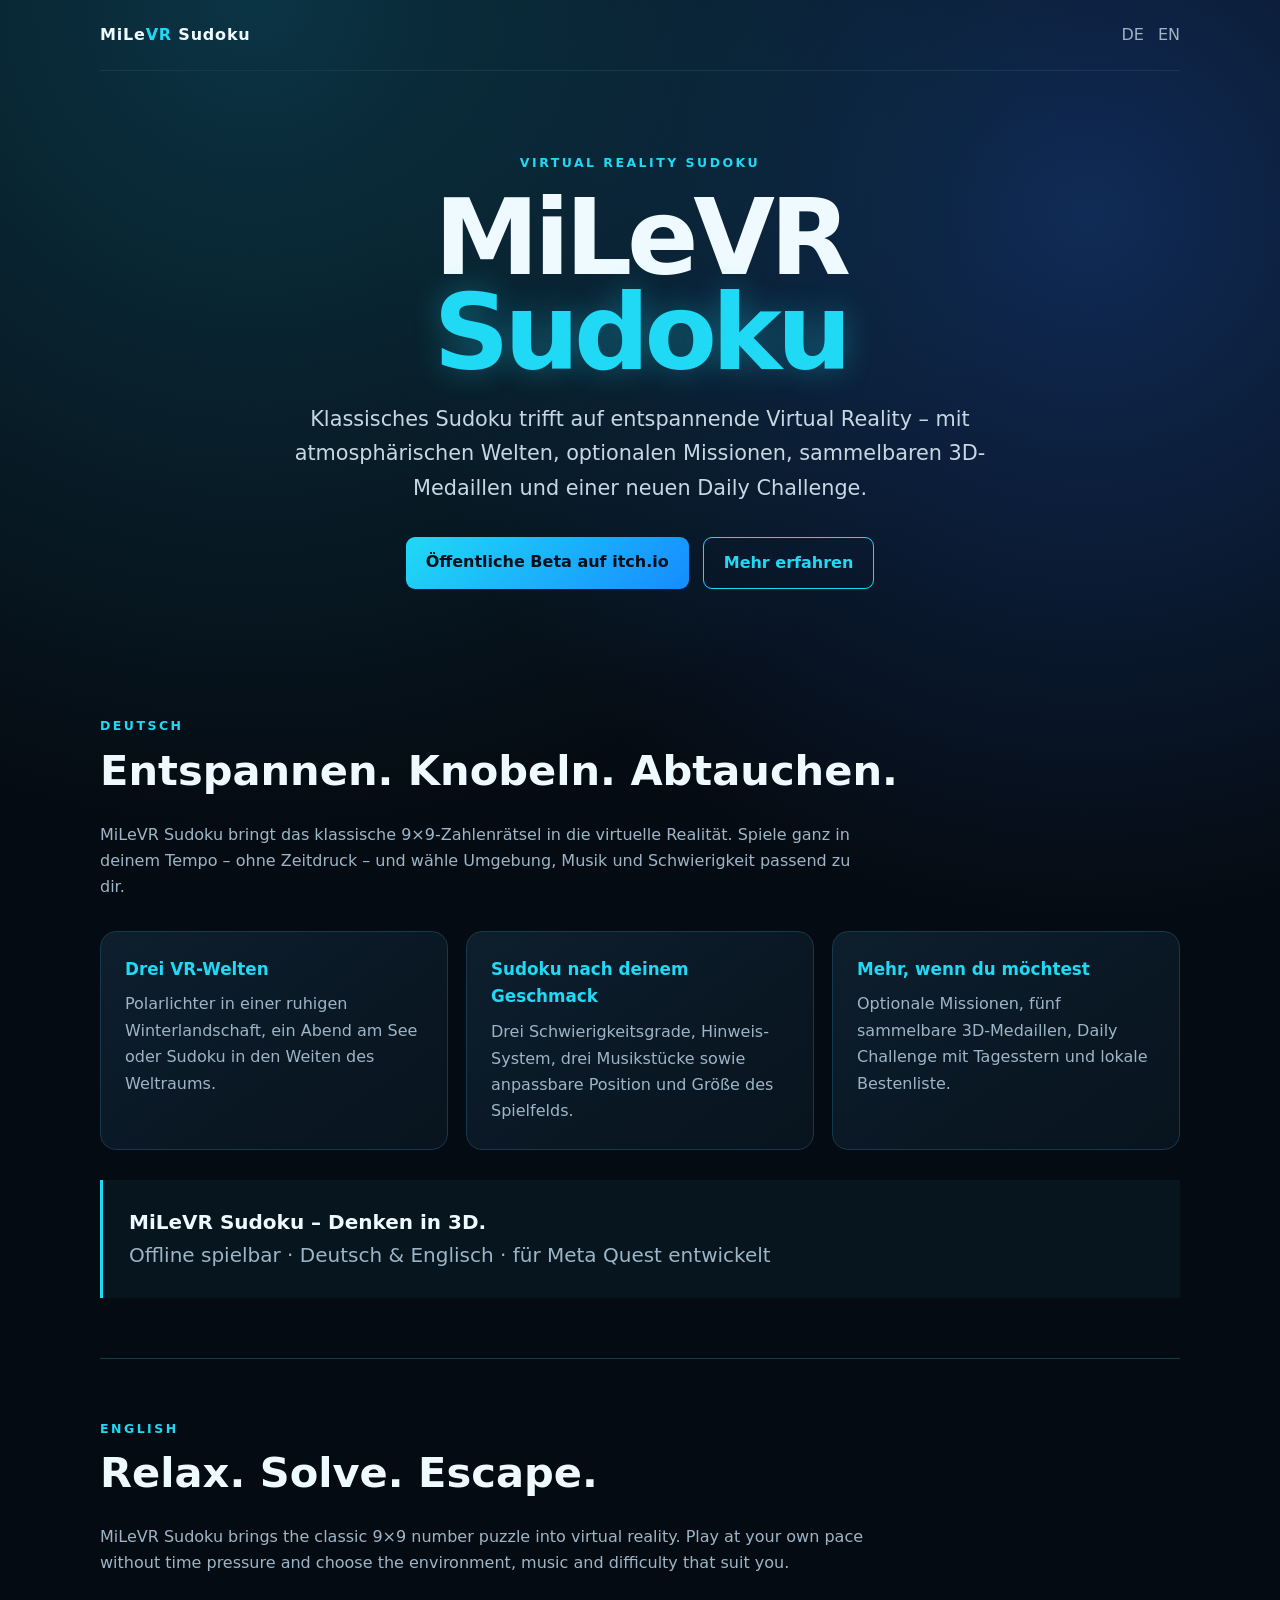
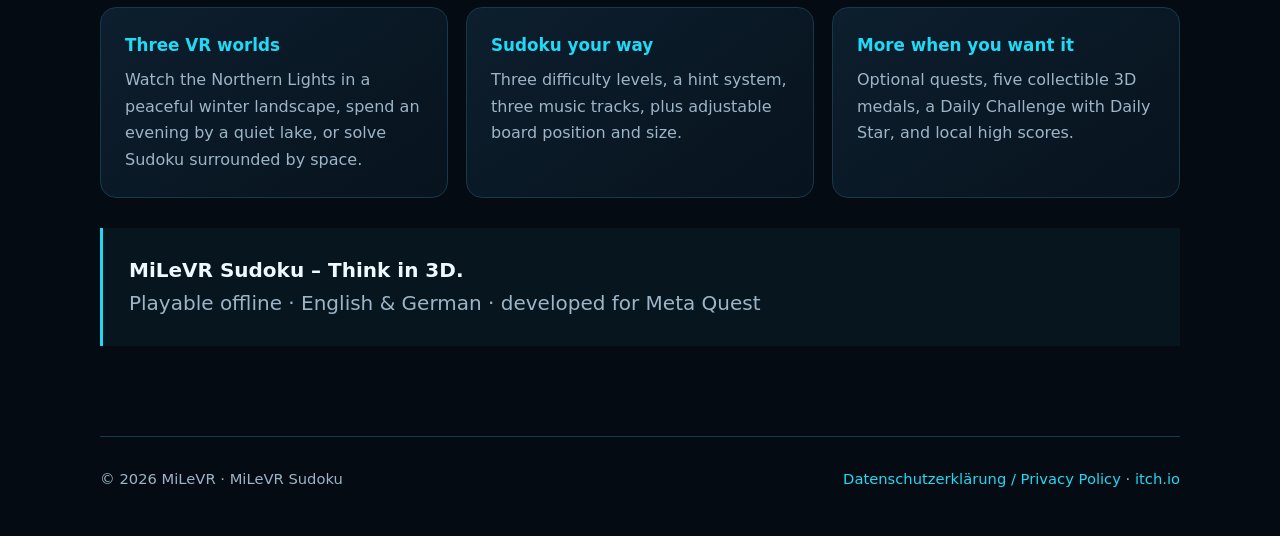
==== index.html @ 553ef2be "Add files via upload" ====
<!doctype html><html lang="de"><head><meta charset="utf-8"><meta name="viewport" content="width=device-width,initial-scale=1"><meta name="description" content="MiLeVR Sudoku – klassisches Sudoku in entspannender Virtual Reality für Meta Quest."><meta name="theme-color" content="#071018"><title>MiLeVR Sudoku – Denken in 3D</title><style>
:root{--bg:#050b12;--panel:#0e2030;--text:#eefaff;--muted:#9db5c6;--cyan:#20d9f5;--blue:#168cff;--line:#18384b}*{box-sizing:border-box}html{scroll-behavior:smooth}body{margin:0;font-family:system-ui,-apple-system,"Segoe UI",Roboto,Arial,sans-serif;background:radial-gradient(circle at 20% 0%,#0b3444 0,transparent 35%),radial-gradient(circle at 85% 10%,#102b56 0,transparent 32%),var(--bg);color:var(--text);line-height:1.65}a{color:var(--cyan);text-decoration:none}a:hover{text-decoration:underline}.wrap{width:min(1080px,calc(100% - 40px));margin:auto}nav{display:flex;justify-content:space-between;align-items:center;padding:22px 0;border-bottom:1px solid #18384b}.brand{font-weight:800;letter-spacing:.05em}.brand span{color:var(--cyan)}.lang a{margin-left:14px;color:var(--muted)}.hero{min-height:65vh;display:grid;place-items:center;text-align:center;padding:80px 0 65px}.eyebrow{color:var(--cyan);text-transform:uppercase;letter-spacing:.2em;font-size:.78rem;font-weight:700}h1{font-size:clamp(3rem,9vw,6.6rem);line-height:.9;margin:16px 0 22px;letter-spacing:-.05em}h1 span{display:block;color:var(--cyan);text-shadow:0 0 30px #20d9f555}.lead{max-width:760px;margin:auto;color:#c6d8e4;font-size:clamp(1.05rem,2vw,1.3rem)}.buttons{display:flex;gap:14px;justify-content:center;flex-wrap:wrap;margin-top:32px}.btn{display:inline-block;padding:12px 20px;border-radius:9px;border:1px solid var(--cyan);font-weight:700}.btn.primary{background:linear-gradient(135deg,var(--cyan),var(--blue));color:#001018;border:0}section{padding:60px 0}h2{font-size:clamp(1.8rem,4vw,2.6rem);margin:0 0 12px}.intro{color:var(--muted);max-width:780px;margin-bottom:30px}.grid{display:grid;grid-template-columns:repeat(3,1fr);gap:18px}.card{background:linear-gradient(145deg,#0e2030e8,#08141ee8);border:1px solid var(--line);border-radius:16px;padding:24px}.card h3{margin:0 0 8px;color:var(--cyan);font-size:1.05rem}.card p{margin:0;color:var(--muted)}.quote{margin-top:30px;padding:26px;border-left:3px solid var(--cyan);background:#20d9f50d;font-size:1.25rem}.en{border-top:1px solid var(--line)}footer{margin-top:30px;border-top:1px solid var(--line);padding:30px 0 45px;color:var(--muted);font-size:.92rem;display:flex;justify-content:space-between;gap:20px;flex-wrap:wrap}@media(max-width:760px){.grid{grid-template-columns:1fr}.hero{padding:60px 0}.wrap{width:min(100% - 28px,1080px)}}</style></head><body><div class="wrap">
<nav><div class="brand">MiLe<span>VR</span> Sudoku</div><div class="lang"><a href="#de">DE</a><a href="#en">EN</a></div></nav>
<header class="hero"><div><div class="eyebrow">Virtual Reality Sudoku</div><h1>MiLeVR <span>Sudoku</span></h1><p class="lead">Klassisches Sudoku trifft auf entspannende Virtual Reality – mit atmosphärischen Welten, optionalen Missionen, sammelbaren 3D-Medaillen und einer neuen Daily Challenge.</p><div class="buttons"><a class="btn primary" href="https://milevr69.itch.io/milevr-sudoku">Öffentliche Beta auf itch.io</a><a class="btn" href="#de">Mehr erfahren</a></div></div></header>
<main><section id="de"><div class="eyebrow">Deutsch</div><h2>Entspannen. Knobeln. Abtauchen.</h2><p class="intro">MiLeVR Sudoku bringt das klassische 9×9-Zahlenrätsel in die virtuelle Realität. Spiele ganz in deinem Tempo – ohne Zeitdruck – und wähle Umgebung, Musik und Schwierigkeit passend zu dir.</p><div class="grid"><article class="card"><h3>Drei VR-Welten</h3><p>Polarlichter in einer ruhigen Winterlandschaft, ein Abend am See oder Sudoku in den Weiten des Weltraums.</p></article><article class="card"><h3>Sudoku nach deinem Geschmack</h3><p>Drei Schwierigkeitsgrade, Hinweis-System, drei Musikstücke sowie anpassbare Position und Größe des Spielfelds.</p></article><article class="card"><h3>Mehr, wenn du möchtest</h3><p>Optionale Missionen, fünf sammelbare 3D-Medaillen, Daily Challenge mit Tagesstern und lokale Bestenliste.</p></article></div><div class="quote"><strong>MiLeVR Sudoku – Denken in 3D.</strong><br><span style="color:var(--muted)">Offline spielbar · Deutsch &amp; Englisch · für Meta Quest entwickelt</span></div></section>
<section id="en" class="en"><div class="eyebrow">English</div><h2>Relax. Solve. Escape.</h2><p class="intro">MiLeVR Sudoku brings the classic 9×9 number puzzle into virtual reality. Play at your own pace without time pressure and choose the environment, music and difficulty that suit you.</p><div class="grid"><article class="card"><h3>Three VR worlds</h3><p>Watch the Northern Lights in a peaceful winter landscape, spend an evening by a quiet lake, or solve Sudoku surrounded by space.</p></article><article class="card"><h3>Sudoku your way</h3><p>Three difficulty levels, a hint system, three music tracks, plus adjustable board position and size.</p></article><article class="card"><h3>More when you want it</h3><p>Optional quests, five collectible 3D medals, a Daily Challenge with Daily Star, and local high scores.</p></article></div><div class="quote"><strong>MiLeVR Sudoku – Think in 3D.</strong><br><span style="color:var(--muted)">Playable offline · English &amp; German · developed for Meta Quest</span></div></section></main>
<footer><div>© 2026 MiLeVR · MiLeVR Sudoku</div><div><a href="privacy-policy.html">Datenschutzerklärung / Privacy Policy</a> · <a href="https://milevr69.itch.io/milevr-sudoku">itch.io</a></div></footer></div></body></html>
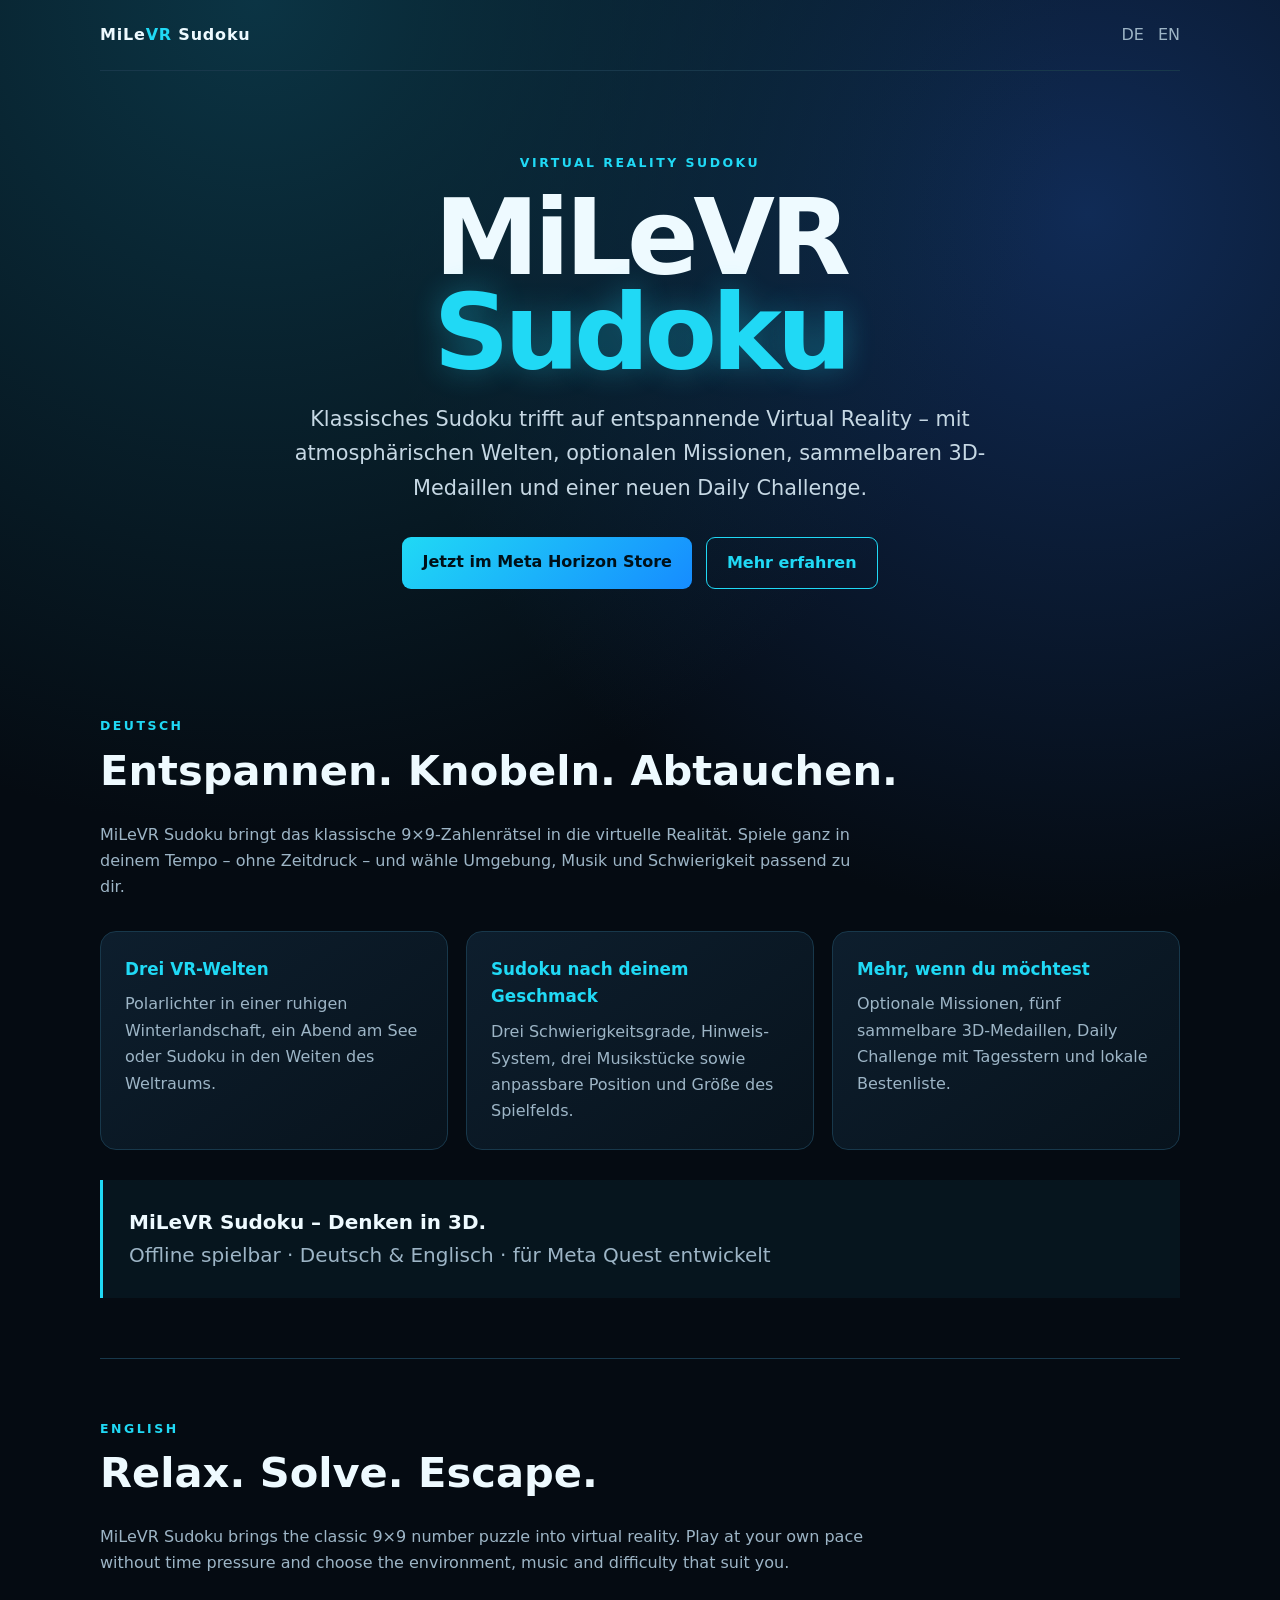
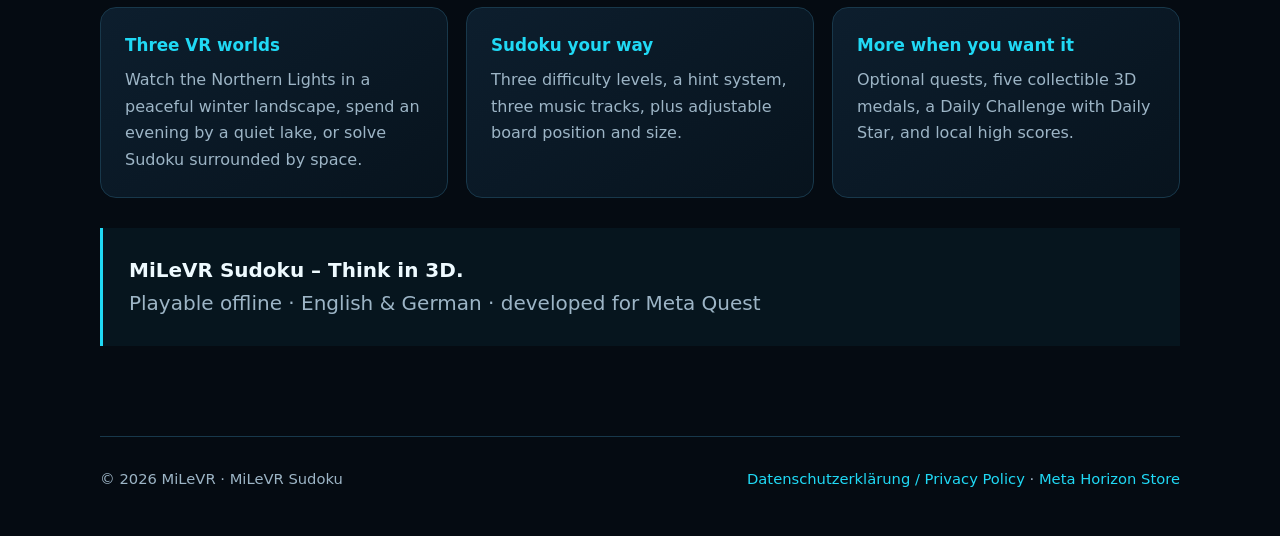
==== commit 13734491: "Add files via upload" ====
--- a/index.html
+++ b/index.html
@@ -1,7 +1,7 @@
 <!doctype html><html lang="de"><head><meta charset="utf-8"><meta name="viewport" content="width=device-width,initial-scale=1"><meta name="description" content="MiLeVR Sudoku – klassisches Sudoku in entspannender Virtual Reality für Meta Quest."><meta name="theme-color" content="#071018"><title>MiLeVR Sudoku – Denken in 3D</title><style>
 :root{--bg:#050b12;--panel:#0e2030;--text:#eefaff;--muted:#9db5c6;--cyan:#20d9f5;--blue:#168cff;--line:#18384b}*{box-sizing:border-box}html{scroll-behavior:smooth}body{margin:0;font-family:system-ui,-apple-system,"Segoe UI",Roboto,Arial,sans-serif;background:radial-gradient(circle at 20% 0%,#0b3444 0,transparent 35%),radial-gradient(circle at 85% 10%,#102b56 0,transparent 32%),var(--bg);color:var(--text);line-height:1.65}a{color:var(--cyan);text-decoration:none}a:hover{text-decoration:underline}.wrap{width:min(1080px,calc(100% - 40px));margin:auto}nav{display:flex;justify-content:space-between;align-items:center;padding:22px 0;border-bottom:1px solid #18384b}.brand{font-weight:800;letter-spacing:.05em}.brand span{color:var(--cyan)}.lang a{margin-left:14px;color:var(--muted)}.hero{min-height:65vh;display:grid;place-items:center;text-align:center;padding:80px 0 65px}.eyebrow{color:var(--cyan);text-transform:uppercase;letter-spacing:.2em;font-size:.78rem;font-weight:700}h1{font-size:clamp(3rem,9vw,6.6rem);line-height:.9;margin:16px 0 22px;letter-spacing:-.05em}h1 span{display:block;color:var(--cyan);text-shadow:0 0 30px #20d9f555}.lead{max-width:760px;margin:auto;color:#c6d8e4;font-size:clamp(1.05rem,2vw,1.3rem)}.buttons{display:flex;gap:14px;justify-content:center;flex-wrap:wrap;margin-top:32px}.btn{display:inline-block;padding:12px 20px;border-radius:9px;border:1px solid var(--cyan);font-weight:700}.btn.primary{background:linear-gradient(135deg,var(--cyan),var(--blue));color:#001018;border:0}section{padding:60px 0}h2{font-size:clamp(1.8rem,4vw,2.6rem);margin:0 0 12px}.intro{color:var(--muted);max-width:780px;margin-bottom:30px}.grid{display:grid;grid-template-columns:repeat(3,1fr);gap:18px}.card{background:linear-gradient(145deg,#0e2030e8,#08141ee8);border:1px solid var(--line);border-radius:16px;padding:24px}.card h3{margin:0 0 8px;color:var(--cyan);font-size:1.05rem}.card p{margin:0;color:var(--muted)}.quote{margin-top:30px;padding:26px;border-left:3px solid var(--cyan);background:#20d9f50d;font-size:1.25rem}.en{border-top:1px solid var(--line)}footer{margin-top:30px;border-top:1px solid var(--line);padding:30px 0 45px;color:var(--muted);font-size:.92rem;display:flex;justify-content:space-between;gap:20px;flex-wrap:wrap}@media(max-width:760px){.grid{grid-template-columns:1fr}.hero{padding:60px 0}.wrap{width:min(100% - 28px,1080px)}}</style></head><body><div class="wrap">
 <nav><div class="brand">MiLe<span>VR</span> Sudoku</div><div class="lang"><a href="#de">DE</a><a href="#en">EN</a></div></nav>
-<header class="hero"><div><div class="eyebrow">Virtual Reality Sudoku</div><h1>MiLeVR <span>Sudoku</span></h1><p class="lead">Klassisches Sudoku trifft auf entspannende Virtual Reality – mit atmosphärischen Welten, optionalen Missionen, sammelbaren 3D-Medaillen und einer neuen Daily Challenge.</p><div class="buttons"><a class="btn primary" href="https://milevr69.itch.io/milevr-sudoku">Öffentliche Beta auf itch.io</a><a class="btn" href="#de">Mehr erfahren</a></div></div></header>
+<header class="hero"><div><div class="eyebrow">Virtual Reality Sudoku</div><h1>MiLeVR <span>Sudoku</span></h1><p class="lead">Klassisches Sudoku trifft auf entspannende Virtual Reality – mit atmosphärischen Welten, optionalen Missionen, sammelbaren 3D-Medaillen und einer neuen Daily Challenge.</p><div class="buttons"><a class="btn primary" href="https://www.meta.com/experiences/1313400305193617/">Jetzt im Meta Horizon Store</a><a class="btn" href="#de">Mehr erfahren</a></div></div></header>
 <main><section id="de"><div class="eyebrow">Deutsch</div><h2>Entspannen. Knobeln. Abtauchen.</h2><p class="intro">MiLeVR Sudoku bringt das klassische 9×9-Zahlenrätsel in die virtuelle Realität. Spiele ganz in deinem Tempo – ohne Zeitdruck – und wähle Umgebung, Musik und Schwierigkeit passend zu dir.</p><div class="grid"><article class="card"><h3>Drei VR-Welten</h3><p>Polarlichter in einer ruhigen Winterlandschaft, ein Abend am See oder Sudoku in den Weiten des Weltraums.</p></article><article class="card"><h3>Sudoku nach deinem Geschmack</h3><p>Drei Schwierigkeitsgrade, Hinweis-System, drei Musikstücke sowie anpassbare Position und Größe des Spielfelds.</p></article><article class="card"><h3>Mehr, wenn du möchtest</h3><p>Optionale Missionen, fünf sammelbare 3D-Medaillen, Daily Challenge mit Tagesstern und lokale Bestenliste.</p></article></div><div class="quote"><strong>MiLeVR Sudoku – Denken in 3D.</strong><br><span style="color:var(--muted)">Offline spielbar · Deutsch &amp; Englisch · für Meta Quest entwickelt</span></div></section>
 <section id="en" class="en"><div class="eyebrow">English</div><h2>Relax. Solve. Escape.</h2><p class="intro">MiLeVR Sudoku brings the classic 9×9 number puzzle into virtual reality. Play at your own pace without time pressure and choose the environment, music and difficulty that suit you.</p><div class="grid"><article class="card"><h3>Three VR worlds</h3><p>Watch the Northern Lights in a peaceful winter landscape, spend an evening by a quiet lake, or solve Sudoku surrounded by space.</p></article><article class="card"><h3>Sudoku your way</h3><p>Three difficulty levels, a hint system, three music tracks, plus adjustable board position and size.</p></article><article class="card"><h3>More when you want it</h3><p>Optional quests, five collectible 3D medals, a Daily Challenge with Daily Star, and local high scores.</p></article></div><div class="quote"><strong>MiLeVR Sudoku – Think in 3D.</strong><br><span style="color:var(--muted)">Playable offline · English &amp; German · developed for Meta Quest</span></div></section></main>
-<footer><div>© 2026 MiLeVR · MiLeVR Sudoku</div><div><a href="privacy-policy.html">Datenschutzerklärung / Privacy Policy</a> · <a href="https://milevr69.itch.io/milevr-sudoku">itch.io</a></div></footer></div></body></html>+<footer><div>© 2026 MiLeVR · MiLeVR Sudoku</div><div><a href="privacy-policy.html">Datenschutzerklärung / Privacy Policy</a> · <a href="https://www.meta.com/experiences/1313400305193617/">Meta Horizon Store</a></div></footer></div></body></html>
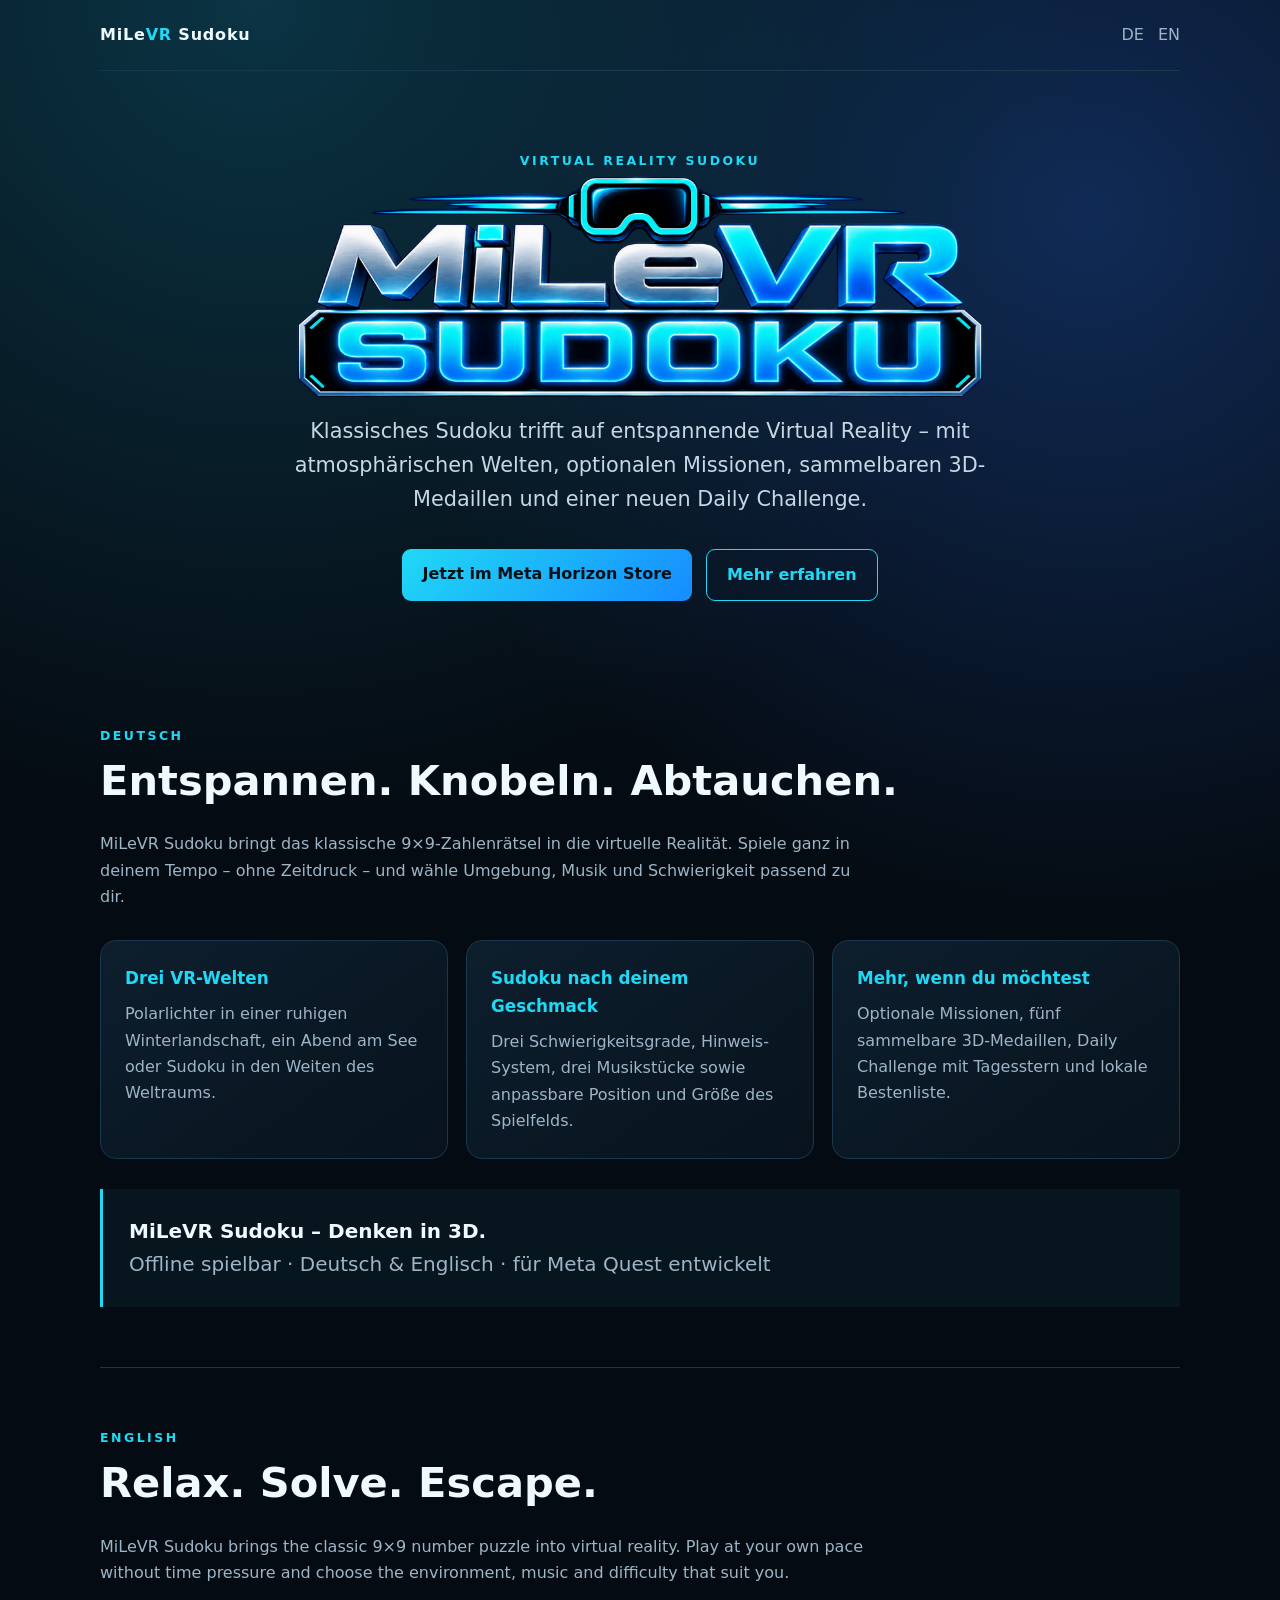
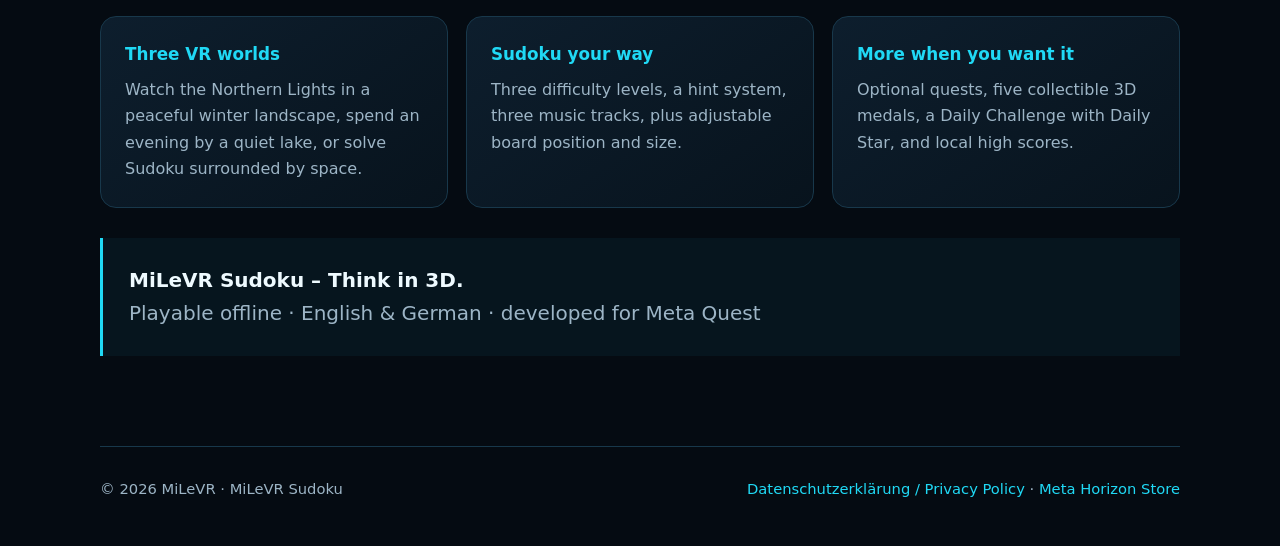
==== commit 0006822c: "Add files via upload" ====
--- a/index.html
+++ b/index.html
@@ -1,7 +1,10 @@
 <!doctype html><html lang="de"><head><meta charset="utf-8"><meta name="viewport" content="width=device-width,initial-scale=1"><meta name="description" content="MiLeVR Sudoku – klassisches Sudoku in entspannender Virtual Reality für Meta Quest."><meta name="theme-color" content="#071018"><title>MiLeVR Sudoku – Denken in 3D</title><style>
 :root{--bg:#050b12;--panel:#0e2030;--text:#eefaff;--muted:#9db5c6;--cyan:#20d9f5;--blue:#168cff;--line:#18384b}*{box-sizing:border-box}html{scroll-behavior:smooth}body{margin:0;font-family:system-ui,-apple-system,"Segoe UI",Roboto,Arial,sans-serif;background:radial-gradient(circle at 20% 0%,#0b3444 0,transparent 35%),radial-gradient(circle at 85% 10%,#102b56 0,transparent 32%),var(--bg);color:var(--text);line-height:1.65}a{color:var(--cyan);text-decoration:none}a:hover{text-decoration:underline}.wrap{width:min(1080px,calc(100% - 40px));margin:auto}nav{display:flex;justify-content:space-between;align-items:center;padding:22px 0;border-bottom:1px solid #18384b}.brand{font-weight:800;letter-spacing:.05em}.brand span{color:var(--cyan)}.lang a{margin-left:14px;color:var(--muted)}.hero{min-height:65vh;display:grid;place-items:center;text-align:center;padding:80px 0 65px}.eyebrow{color:var(--cyan);text-transform:uppercase;letter-spacing:.2em;font-size:.78rem;font-weight:700}h1{font-size:clamp(3rem,9vw,6.6rem);line-height:.9;margin:16px 0 22px;letter-spacing:-.05em}h1 span{display:block;color:var(--cyan);text-shadow:0 0 30px #20d9f555}.lead{max-width:760px;margin:auto;color:#c6d8e4;font-size:clamp(1.05rem,2vw,1.3rem)}.buttons{display:flex;gap:14px;justify-content:center;flex-wrap:wrap;margin-top:32px}.btn{display:inline-block;padding:12px 20px;border-radius:9px;border:1px solid var(--cyan);font-weight:700}.btn.primary{background:linear-gradient(135deg,var(--cyan),var(--blue));color:#001018;border:0}section{padding:60px 0}h2{font-size:clamp(1.8rem,4vw,2.6rem);margin:0 0 12px}.intro{color:var(--muted);max-width:780px;margin-bottom:30px}.grid{display:grid;grid-template-columns:repeat(3,1fr);gap:18px}.card{background:linear-gradient(145deg,#0e2030e8,#08141ee8);border:1px solid var(--line);border-radius:16px;padding:24px}.card h3{margin:0 0 8px;color:var(--cyan);font-size:1.05rem}.card p{margin:0;color:var(--muted)}.quote{margin-top:30px;padding:26px;border-left:3px solid var(--cyan);background:#20d9f50d;font-size:1.25rem}.en{border-top:1px solid var(--line)}footer{margin-top:30px;border-top:1px solid var(--line);padding:30px 0 45px;color:var(--muted);font-size:.92rem;display:flex;justify-content:space-between;gap:20px;flex-wrap:wrap}@media(max-width:760px){.grid{grid-template-columns:1fr}.hero{padding:60px 0}.wrap{width:min(100% - 28px,1080px)}}</style></head><body><div class="wrap">
 <nav><div class="brand">MiLe<span>VR</span> Sudoku</div><div class="lang"><a href="#de">DE</a><a href="#en">EN</a></div></nav>
-<header class="hero"><div><div class="eyebrow">Virtual Reality Sudoku</div><h1>MiLeVR <span>Sudoku</span></h1><p class="lead">Klassisches Sudoku trifft auf entspannende Virtual Reality – mit atmosphärischen Welten, optionalen Missionen, sammelbaren 3D-Medaillen und einer neuen Daily Challenge.</p><div class="buttons"><a class="btn primary" href="https://www.meta.com/experiences/1313400305193617/">Jetzt im Meta Horizon Store</a><a class="btn" href="#de">Mehr erfahren</a></div></div></header>
+<header class="hero"><div><div class="eyebrow">Virtual Reality Sudoku</div>
+    <center><img src="logo.png" width="700"></center>
+    
+    <p class="lead">Klassisches Sudoku trifft auf entspannende Virtual Reality – mit atmosphärischen Welten, optionalen Missionen, sammelbaren 3D-Medaillen und einer neuen Daily Challenge.</p><div class="buttons"><a class="btn primary" href="https://www.meta.com/experiences/1313400305193617/">Jetzt im Meta Horizon Store</a><a class="btn" href="#de">Mehr erfahren</a></div></div></header>
 <main><section id="de"><div class="eyebrow">Deutsch</div><h2>Entspannen. Knobeln. Abtauchen.</h2><p class="intro">MiLeVR Sudoku bringt das klassische 9×9-Zahlenrätsel in die virtuelle Realität. Spiele ganz in deinem Tempo – ohne Zeitdruck – und wähle Umgebung, Musik und Schwierigkeit passend zu dir.</p><div class="grid"><article class="card"><h3>Drei VR-Welten</h3><p>Polarlichter in einer ruhigen Winterlandschaft, ein Abend am See oder Sudoku in den Weiten des Weltraums.</p></article><article class="card"><h3>Sudoku nach deinem Geschmack</h3><p>Drei Schwierigkeitsgrade, Hinweis-System, drei Musikstücke sowie anpassbare Position und Größe des Spielfelds.</p></article><article class="card"><h3>Mehr, wenn du möchtest</h3><p>Optionale Missionen, fünf sammelbare 3D-Medaillen, Daily Challenge mit Tagesstern und lokale Bestenliste.</p></article></div><div class="quote"><strong>MiLeVR Sudoku – Denken in 3D.</strong><br><span style="color:var(--muted)">Offline spielbar · Deutsch &amp; Englisch · für Meta Quest entwickelt</span></div></section>
 <section id="en" class="en"><div class="eyebrow">English</div><h2>Relax. Solve. Escape.</h2><p class="intro">MiLeVR Sudoku brings the classic 9×9 number puzzle into virtual reality. Play at your own pace without time pressure and choose the environment, music and difficulty that suit you.</p><div class="grid"><article class="card"><h3>Three VR worlds</h3><p>Watch the Northern Lights in a peaceful winter landscape, spend an evening by a quiet lake, or solve Sudoku surrounded by space.</p></article><article class="card"><h3>Sudoku your way</h3><p>Three difficulty levels, a hint system, three music tracks, plus adjustable board position and size.</p></article><article class="card"><h3>More when you want it</h3><p>Optional quests, five collectible 3D medals, a Daily Challenge with Daily Star, and local high scores.</p></article></div><div class="quote"><strong>MiLeVR Sudoku – Think in 3D.</strong><br><span style="color:var(--muted)">Playable offline · English &amp; German · developed for Meta Quest</span></div></section></main>
 <footer><div>© 2026 MiLeVR · MiLeVR Sudoku</div><div><a href="privacy-policy.html">Datenschutzerklärung / Privacy Policy</a> · <a href="https://www.meta.com/experiences/1313400305193617/">Meta Horizon Store</a></div></footer></div></body></html>
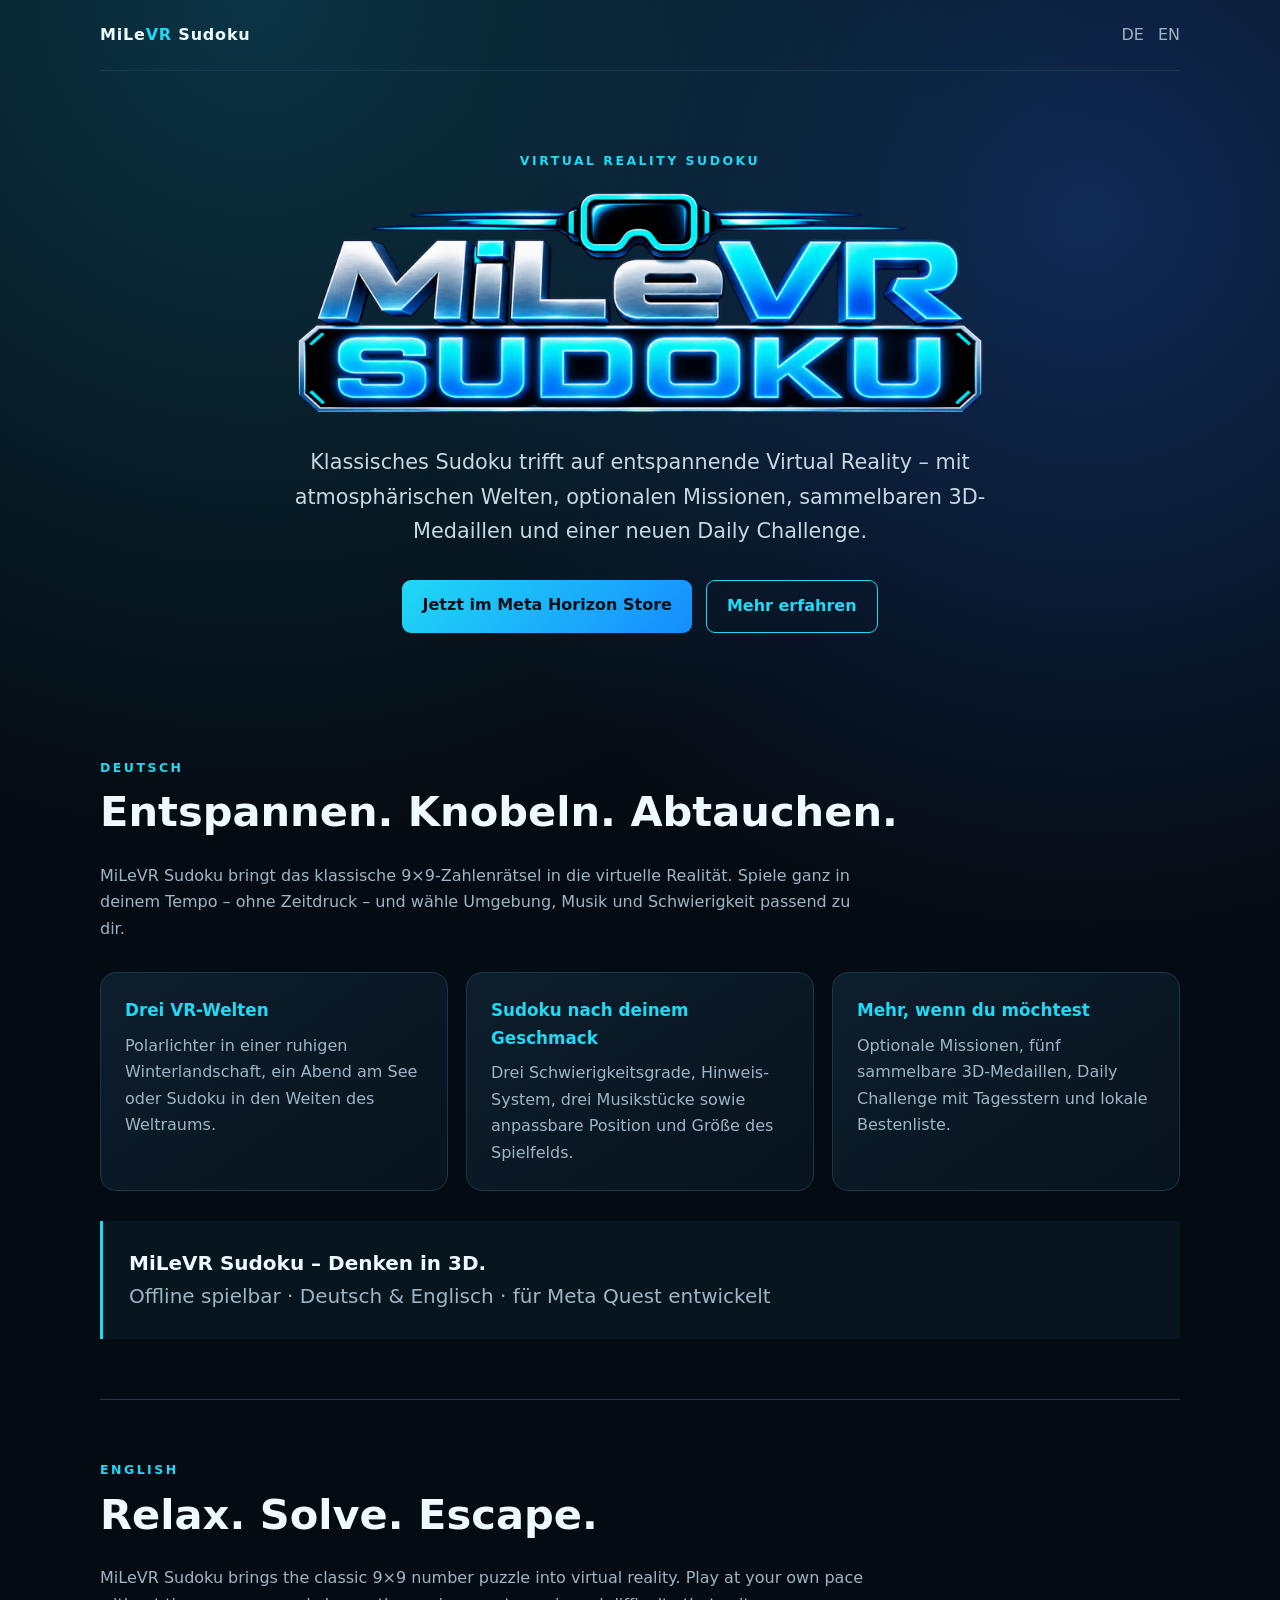
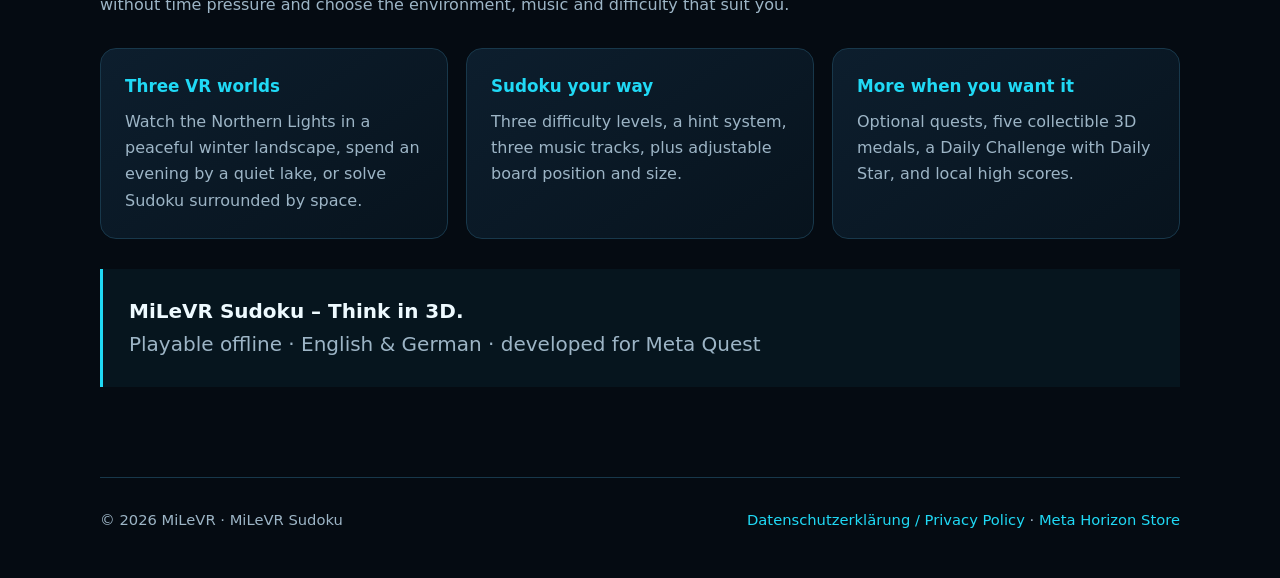
==== commit 07035c29: "Add files via upload" ====
--- a/index.html
+++ b/index.html
@@ -1,8 +1,8 @@
 <!doctype html><html lang="de"><head><meta charset="utf-8"><meta name="viewport" content="width=device-width,initial-scale=1"><meta name="description" content="MiLeVR Sudoku – klassisches Sudoku in entspannender Virtual Reality für Meta Quest."><meta name="theme-color" content="#071018"><title>MiLeVR Sudoku – Denken in 3D</title><style>
-:root{--bg:#050b12;--panel:#0e2030;--text:#eefaff;--muted:#9db5c6;--cyan:#20d9f5;--blue:#168cff;--line:#18384b}*{box-sizing:border-box}html{scroll-behavior:smooth}body{margin:0;font-family:system-ui,-apple-system,"Segoe UI",Roboto,Arial,sans-serif;background:radial-gradient(circle at 20% 0%,#0b3444 0,transparent 35%),radial-gradient(circle at 85% 10%,#102b56 0,transparent 32%),var(--bg);color:var(--text);line-height:1.65}a{color:var(--cyan);text-decoration:none}a:hover{text-decoration:underline}.wrap{width:min(1080px,calc(100% - 40px));margin:auto}nav{display:flex;justify-content:space-between;align-items:center;padding:22px 0;border-bottom:1px solid #18384b}.brand{font-weight:800;letter-spacing:.05em}.brand span{color:var(--cyan)}.lang a{margin-left:14px;color:var(--muted)}.hero{min-height:65vh;display:grid;place-items:center;text-align:center;padding:80px 0 65px}.eyebrow{color:var(--cyan);text-transform:uppercase;letter-spacing:.2em;font-size:.78rem;font-weight:700}h1{font-size:clamp(3rem,9vw,6.6rem);line-height:.9;margin:16px 0 22px;letter-spacing:-.05em}h1 span{display:block;color:var(--cyan);text-shadow:0 0 30px #20d9f555}.lead{max-width:760px;margin:auto;color:#c6d8e4;font-size:clamp(1.05rem,2vw,1.3rem)}.buttons{display:flex;gap:14px;justify-content:center;flex-wrap:wrap;margin-top:32px}.btn{display:inline-block;padding:12px 20px;border-radius:9px;border:1px solid var(--cyan);font-weight:700}.btn.primary{background:linear-gradient(135deg,var(--cyan),var(--blue));color:#001018;border:0}section{padding:60px 0}h2{font-size:clamp(1.8rem,4vw,2.6rem);margin:0 0 12px}.intro{color:var(--muted);max-width:780px;margin-bottom:30px}.grid{display:grid;grid-template-columns:repeat(3,1fr);gap:18px}.card{background:linear-gradient(145deg,#0e2030e8,#08141ee8);border:1px solid var(--line);border-radius:16px;padding:24px}.card h3{margin:0 0 8px;color:var(--cyan);font-size:1.05rem}.card p{margin:0;color:var(--muted)}.quote{margin-top:30px;padding:26px;border-left:3px solid var(--cyan);background:#20d9f50d;font-size:1.25rem}.en{border-top:1px solid var(--line)}footer{margin-top:30px;border-top:1px solid var(--line);padding:30px 0 45px;color:var(--muted);font-size:.92rem;display:flex;justify-content:space-between;gap:20px;flex-wrap:wrap}@media(max-width:760px){.grid{grid-template-columns:1fr}.hero{padding:60px 0}.wrap{width:min(100% - 28px,1080px)}}</style></head><body><div class="wrap">
+:root{--bg:#050b12;--panel:#0e2030;--text:#eefaff;--muted:#9db5c6;--cyan:#20d9f5;--blue:#168cff;--line:#18384b}*{box-sizing:border-box}html{scroll-behavior:smooth}body{margin:0;font-family:system-ui,-apple-system,"Segoe UI",Roboto,Arial,sans-serif;background:radial-gradient(circle at 20% 0%,#0b3444 0,transparent 35%),radial-gradient(circle at 85% 10%,#102b56 0,transparent 32%),var(--bg);color:var(--text);line-height:1.65}a{color:var(--cyan);text-decoration:none}a:hover{text-decoration:underline}.wrap{width:min(1080px,calc(100% - 40px));margin:auto}nav{display:flex;justify-content:space-between;align-items:center;padding:22px 0;border-bottom:1px solid #18384b}.brand{font-weight:800;letter-spacing:.05em}.brand span{color:var(--cyan)}.lang a{margin-left:14px;color:var(--muted)}.hero{min-height:65vh;display:grid;place-items:center;text-align:center;padding:80px 0 65px}.eyebrow{color:var(--cyan);text-transform:uppercase;letter-spacing:.2em;font-size:.78rem;font-weight:700}h1{font-size:clamp(3rem,9vw,6.6rem);line-height:.9;margin:16px 0 22px;letter-spacing:-.05em}h1 span{display:block;color:var(--cyan);text-shadow:0 0 30px #20d9f555}.lead{max-width:760px;margin:auto;color:#c6d8e4;font-size:clamp(1.05rem,2vw,1.3rem)}.buttons{display:flex;gap:14px;justify-content:center;flex-wrap:wrap;margin-top:32px}.btn{display:inline-block;padding:12px 20px;border-radius:9px;border:1px solid var(--cyan);font-weight:700}.btn.primary{background:linear-gradient(135deg,var(--cyan),var(--blue));color:#001018;border:0}section{padding:60px 0}h2{font-size:clamp(1.8rem,4vw,2.6rem);margin:0 0 12px}.intro{color:var(--muted);max-width:780px;margin-bottom:30px}.grid{display:grid;grid-template-columns:repeat(3,1fr);gap:18px}.card{background:linear-gradient(145deg,#0e2030e8,#08141ee8);border:1px solid var(--line);border-radius:16px;padding:24px}.card h3{margin:0 0 8px;color:var(--cyan);font-size:1.05rem}.card p{margin:0;color:var(--muted)}.quote{margin-top:30px;padding:26px;border-left:3px solid var(--cyan);background:#20d9f50d;font-size:1.25rem}.en{border-top:1px solid var(--line)}footer{margin-top:30px;border-top:1px solid var(--line);padding:30px 0 45px;color:var(--muted);font-size:.92rem;display:flex;justify-content:space-between;gap:20px;flex-wrap:wrap}@media(max-width:760px){.grid{grid-template-columns:1fr}.hero{padding:60px 0}.wrap{width:min(100% - 28px,1080px)}}.hero>div{width:100%;min-width:0}.hero-title{margin:16px 0 24px;line-height:1}.hero-logo{display:block;width:100%;max-width:700px;height:auto;margin-inline:auto}</style></head><body><div class="wrap">
 <nav><div class="brand">MiLe<span>VR</span> Sudoku</div><div class="lang"><a href="#de">DE</a><a href="#en">EN</a></div></nav>
 <header class="hero"><div><div class="eyebrow">Virtual Reality Sudoku</div>
-    <center><img src="logo.png" width="700"></center>
+    <h1 class="hero-title"><img class="hero-logo" src="logo.png" alt="MiLeVR Sudoku – Denken in 3D"></h1>
     
     <p class="lead">Klassisches Sudoku trifft auf entspannende Virtual Reality – mit atmosphärischen Welten, optionalen Missionen, sammelbaren 3D-Medaillen und einer neuen Daily Challenge.</p><div class="buttons"><a class="btn primary" href="https://www.meta.com/experiences/1313400305193617/">Jetzt im Meta Horizon Store</a><a class="btn" href="#de">Mehr erfahren</a></div></div></header>
 <main><section id="de"><div class="eyebrow">Deutsch</div><h2>Entspannen. Knobeln. Abtauchen.</h2><p class="intro">MiLeVR Sudoku bringt das klassische 9×9-Zahlenrätsel in die virtuelle Realität. Spiele ganz in deinem Tempo – ohne Zeitdruck – und wähle Umgebung, Musik und Schwierigkeit passend zu dir.</p><div class="grid"><article class="card"><h3>Drei VR-Welten</h3><p>Polarlichter in einer ruhigen Winterlandschaft, ein Abend am See oder Sudoku in den Weiten des Weltraums.</p></article><article class="card"><h3>Sudoku nach deinem Geschmack</h3><p>Drei Schwierigkeitsgrade, Hinweis-System, drei Musikstücke sowie anpassbare Position und Größe des Spielfelds.</p></article><article class="card"><h3>Mehr, wenn du möchtest</h3><p>Optionale Missionen, fünf sammelbare 3D-Medaillen, Daily Challenge mit Tagesstern und lokale Bestenliste.</p></article></div><div class="quote"><strong>MiLeVR Sudoku – Denken in 3D.</strong><br><span style="color:var(--muted)">Offline spielbar · Deutsch &amp; Englisch · für Meta Quest entwickelt</span></div></section>
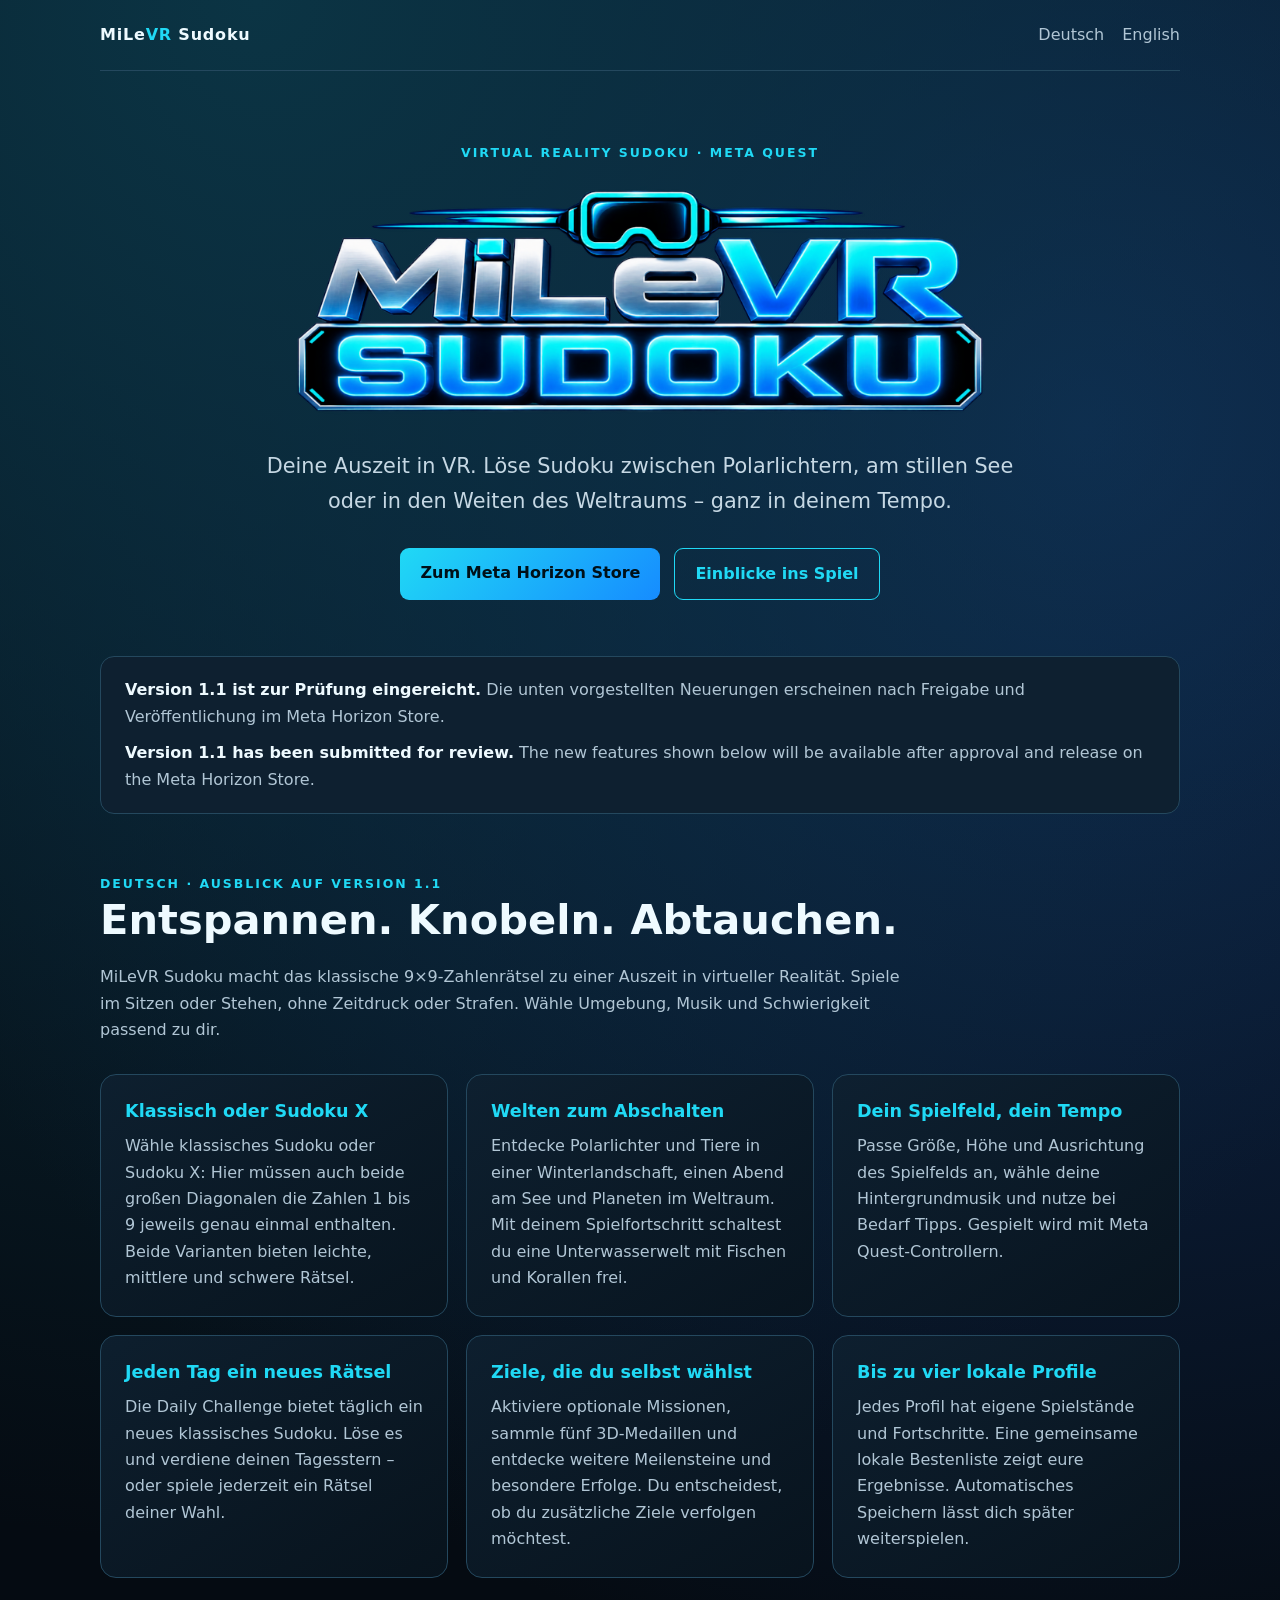
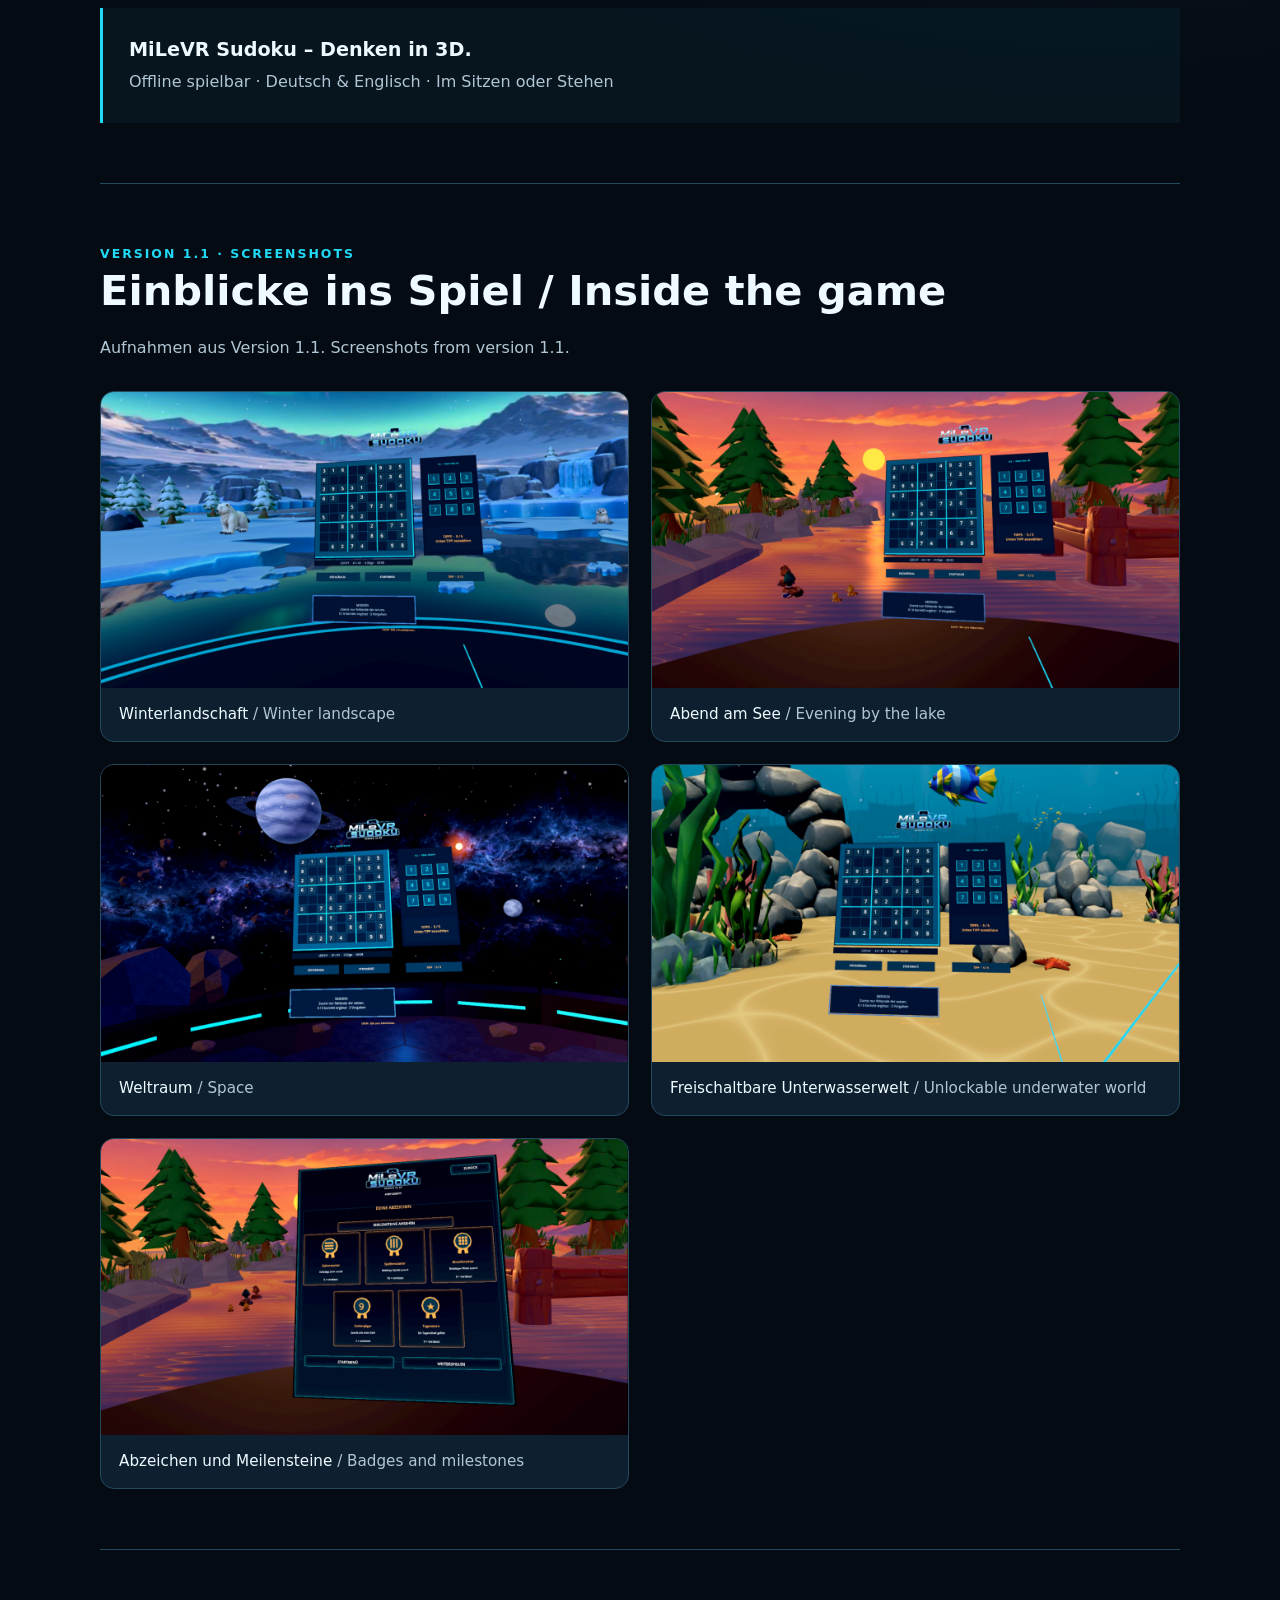
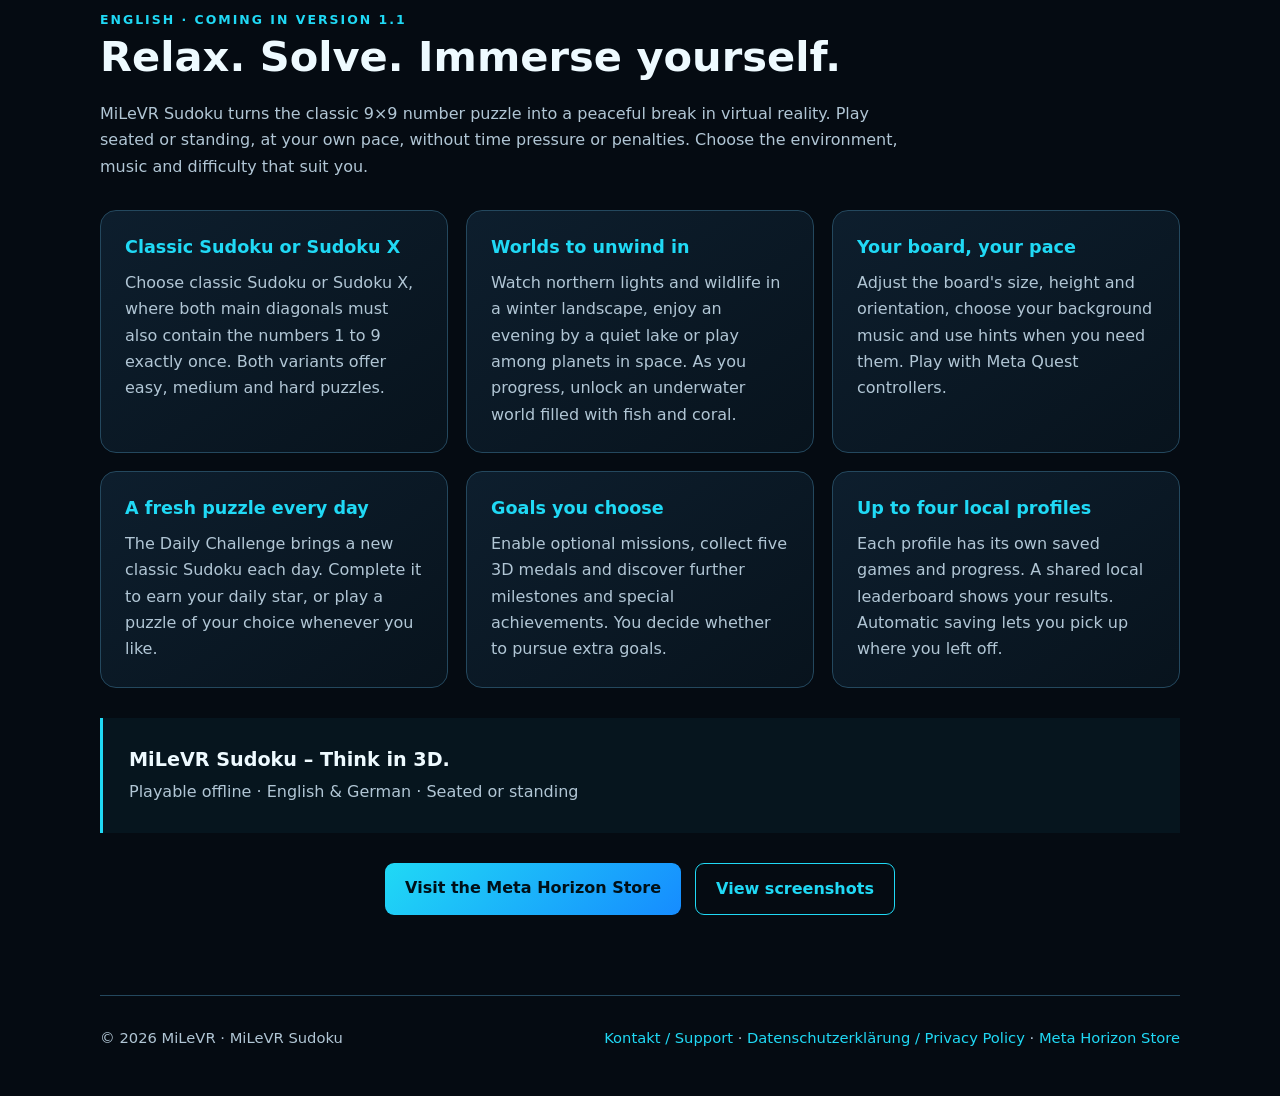
==== commit 7b055108: "Update bilingual website for version 1.1 and add screenshots" ====
--- a/index.html
+++ b/index.html
@@ -1,10 +1,82 @@
-<!doctype html><html lang="de"><head><meta charset="utf-8"><meta name="viewport" content="width=device-width,initial-scale=1"><meta name="description" content="MiLeVR Sudoku – klassisches Sudoku in entspannender Virtual Reality für Meta Quest."><meta name="theme-color" content="#071018"><title>MiLeVR Sudoku – Denken in 3D</title><style>
-:root{--bg:#050b12;--panel:#0e2030;--text:#eefaff;--muted:#9db5c6;--cyan:#20d9f5;--blue:#168cff;--line:#18384b}*{box-sizing:border-box}html{scroll-behavior:smooth}body{margin:0;font-family:system-ui,-apple-system,"Segoe UI",Roboto,Arial,sans-serif;background:radial-gradient(circle at 20% 0%,#0b3444 0,transparent 35%),radial-gradient(circle at 85% 10%,#102b56 0,transparent 32%),var(--bg);color:var(--text);line-height:1.65}a{color:var(--cyan);text-decoration:none}a:hover{text-decoration:underline}.wrap{width:min(1080px,calc(100% - 40px));margin:auto}nav{display:flex;justify-content:space-between;align-items:center;padding:22px 0;border-bottom:1px solid #18384b}.brand{font-weight:800;letter-spacing:.05em}.brand span{color:var(--cyan)}.lang a{margin-left:14px;color:var(--muted)}.hero{min-height:65vh;display:grid;place-items:center;text-align:center;padding:80px 0 65px}.eyebrow{color:var(--cyan);text-transform:uppercase;letter-spacing:.2em;font-size:.78rem;font-weight:700}h1{font-size:clamp(3rem,9vw,6.6rem);line-height:.9;margin:16px 0 22px;letter-spacing:-.05em}h1 span{display:block;color:var(--cyan);text-shadow:0 0 30px #20d9f555}.lead{max-width:760px;margin:auto;color:#c6d8e4;font-size:clamp(1.05rem,2vw,1.3rem)}.buttons{display:flex;gap:14px;justify-content:center;flex-wrap:wrap;margin-top:32px}.btn{display:inline-block;padding:12px 20px;border-radius:9px;border:1px solid var(--cyan);font-weight:700}.btn.primary{background:linear-gradient(135deg,var(--cyan),var(--blue));color:#001018;border:0}section{padding:60px 0}h2{font-size:clamp(1.8rem,4vw,2.6rem);margin:0 0 12px}.intro{color:var(--muted);max-width:780px;margin-bottom:30px}.grid{display:grid;grid-template-columns:repeat(3,1fr);gap:18px}.card{background:linear-gradient(145deg,#0e2030e8,#08141ee8);border:1px solid var(--line);border-radius:16px;padding:24px}.card h3{margin:0 0 8px;color:var(--cyan);font-size:1.05rem}.card p{margin:0;color:var(--muted)}.quote{margin-top:30px;padding:26px;border-left:3px solid var(--cyan);background:#20d9f50d;font-size:1.25rem}.en{border-top:1px solid var(--line)}footer{margin-top:30px;border-top:1px solid var(--line);padding:30px 0 45px;color:var(--muted);font-size:.92rem;display:flex;justify-content:space-between;gap:20px;flex-wrap:wrap}@media(max-width:760px){.grid{grid-template-columns:1fr}.hero{padding:60px 0}.wrap{width:min(100% - 28px,1080px)}}.hero>div{width:100%;min-width:0}.hero-title{margin:16px 0 24px;line-height:1}.hero-logo{display:block;width:100%;max-width:700px;height:auto;margin-inline:auto}</style></head><body><div class="wrap">
-<nav><div class="brand">MiLe<span>VR</span> Sudoku</div><div class="lang"><a href="#de">DE</a><a href="#en">EN</a></div></nav>
-<header class="hero"><div><div class="eyebrow">Virtual Reality Sudoku</div>
-    <h1 class="hero-title"><img class="hero-logo" src="logo.png" alt="MiLeVR Sudoku – Denken in 3D"></h1>
-    
-    <p class="lead">Klassisches Sudoku trifft auf entspannende Virtual Reality – mit atmosphärischen Welten, optionalen Missionen, sammelbaren 3D-Medaillen und einer neuen Daily Challenge.</p><div class="buttons"><a class="btn primary" href="https://www.meta.com/experiences/1313400305193617/">Jetzt im Meta Horizon Store</a><a class="btn" href="#de">Mehr erfahren</a></div></div></header>
-<main><section id="de"><div class="eyebrow">Deutsch</div><h2>Entspannen. Knobeln. Abtauchen.</h2><p class="intro">MiLeVR Sudoku bringt das klassische 9×9-Zahlenrätsel in die virtuelle Realität. Spiele ganz in deinem Tempo – ohne Zeitdruck – und wähle Umgebung, Musik und Schwierigkeit passend zu dir.</p><div class="grid"><article class="card"><h3>Drei VR-Welten</h3><p>Polarlichter in einer ruhigen Winterlandschaft, ein Abend am See oder Sudoku in den Weiten des Weltraums.</p></article><article class="card"><h3>Sudoku nach deinem Geschmack</h3><p>Drei Schwierigkeitsgrade, Hinweis-System, drei Musikstücke sowie anpassbare Position und Größe des Spielfelds.</p></article><article class="card"><h3>Mehr, wenn du möchtest</h3><p>Optionale Missionen, fünf sammelbare 3D-Medaillen, Daily Challenge mit Tagesstern und lokale Bestenliste.</p></article></div><div class="quote"><strong>MiLeVR Sudoku – Denken in 3D.</strong><br><span style="color:var(--muted)">Offline spielbar · Deutsch &amp; Englisch · für Meta Quest entwickelt</span></div></section>
-<section id="en" class="en"><div class="eyebrow">English</div><h2>Relax. Solve. Escape.</h2><p class="intro">MiLeVR Sudoku brings the classic 9×9 number puzzle into virtual reality. Play at your own pace without time pressure and choose the environment, music and difficulty that suit you.</p><div class="grid"><article class="card"><h3>Three VR worlds</h3><p>Watch the Northern Lights in a peaceful winter landscape, spend an evening by a quiet lake, or solve Sudoku surrounded by space.</p></article><article class="card"><h3>Sudoku your way</h3><p>Three difficulty levels, a hint system, three music tracks, plus adjustable board position and size.</p></article><article class="card"><h3>More when you want it</h3><p>Optional quests, five collectible 3D medals, a Daily Challenge with Daily Star, and local high scores.</p></article></div><div class="quote"><strong>MiLeVR Sudoku – Think in 3D.</strong><br><span style="color:var(--muted)">Playable offline · English &amp; German · developed for Meta Quest</span></div></section></main>
-<footer><div>© 2026 MiLeVR · MiLeVR Sudoku</div><div><a href="privacy-policy.html">Datenschutzerklärung / Privacy Policy</a> · <a href="https://www.meta.com/experiences/1313400305193617/">Meta Horizon Store</a></div></footer></div></body></html>+<!doctype html>
+<html lang="de">
+<head>
+  <meta charset="utf-8">
+  <meta name="viewport" content="width=device-width, initial-scale=1">
+  <meta name="description" content="MiLeVR Sudoku für Meta Quest: entspannende VR-Welten, klassische Zahlenrätsel und ein Ausblick auf Version 1.1 mit Sudoku X, lokalen Profilen und Unterwasserwelt.">
+  <meta name="theme-color" content="#071018">
+  <title>MiLeVR Sudoku – Denken in 3D</title>
+  <link rel="stylesheet" href="styles.css">
+</head>
+<body>
+<a class="skip-link" href="#de">Zum Inhalt</a>
+<div class="wrap">
+  <nav aria-label="Hauptnavigation">
+    <a class="brand" href="#top">MiLe<span>VR</span> Sudoku</a>
+    <div class="lang"><a href="#de" lang="de">Deutsch</a><a href="#en" lang="en">English</a></div>
+  </nav>
+  <header class="hero" id="top">
+    <div>
+      <div class="eyebrow">Virtual Reality Sudoku · Meta Quest</div>
+      <h1 class="hero-title"><img class="hero-logo" src="logo.png" alt="MiLeVR Sudoku – Denken in 3D" fetchpriority="high"></h1>
+      <p class="lead">Deine Auszeit in VR. Löse Sudoku zwischen Polarlichtern, am stillen See oder in den Weiten des Weltraums – ganz in deinem Tempo.</p>
+      <div class="buttons">
+        <a class="btn primary" href="https://www.meta.com/experiences/1313400305193617/">Zum Meta Horizon Store</a>
+        <a class="btn" href="#screenshots">Einblicke ins Spiel</a>
+      </div>
+    </div>
+  </header>
+  <aside class="release" aria-label="Status von Version 1.1">
+    <p><strong>Version 1.1 ist zur Prüfung eingereicht.</strong> Die unten vorgestellten Neuerungen erscheinen nach Freigabe und Veröffentlichung im Meta Horizon Store.</p>
+    <p lang="en"><strong>Version 1.1 has been submitted for review.</strong> The new features shown below will be available after approval and release on the Meta Horizon Store.</p>
+  </aside>
+  <main>
+    <section id="de" aria-labelledby="de-title">
+      <div class="eyebrow">Deutsch · Ausblick auf Version 1.1</div>
+      <h2 id="de-title">Entspannen. Knobeln. Abtauchen.</h2>
+      <p class="intro">MiLeVR Sudoku macht das klassische 9×9-Zahlenrätsel zu einer Auszeit in virtueller Realität. Spiele im Sitzen oder Stehen, ohne Zeitdruck oder Strafen. Wähle Umgebung, Musik und Schwierigkeit passend zu dir.</p>
+      <div class="grid">
+        <article class="card"><h3>Klassisch oder Sudoku X</h3><p>Wähle klassisches Sudoku oder Sudoku X: Hier müssen auch beide großen Diagonalen die Zahlen 1 bis 9 jeweils genau einmal enthalten. Beide Varianten bieten leichte, mittlere und schwere Rätsel.</p></article>
+        <article class="card"><h3>Welten zum Abschalten</h3><p>Entdecke Polarlichter und Tiere in einer Winterlandschaft, einen Abend am See und Planeten im Weltraum. Mit deinem Spielfortschritt schaltest du eine Unterwasserwelt mit Fischen und Korallen frei.</p></article>
+        <article class="card"><h3>Dein Spielfeld, dein Tempo</h3><p>Passe Größe, Höhe und Ausrichtung des Spielfelds an, wähle deine Hintergrundmusik und nutze bei Bedarf Tipps. Gespielt wird mit Meta Quest-Controllern.</p></article>
+        <article class="card"><h3>Jeden Tag ein neues Rätsel</h3><p>Die Daily Challenge bietet täglich ein neues klassisches Sudoku. Löse es und verdiene deinen Tagesstern – oder spiele jederzeit ein Rätsel deiner Wahl.</p></article>
+        <article class="card"><h3>Ziele, die du selbst wählst</h3><p>Aktiviere optionale Missionen, sammle fünf 3D-Medaillen und entdecke weitere Meilensteine und besondere Erfolge. Du entscheidest, ob du zusätzliche Ziele verfolgen möchtest.</p></article>
+        <article class="card"><h3>Bis zu vier lokale Profile</h3><p>Jedes Profil hat eigene Spielstände und Fortschritte. Eine gemeinsame lokale Bestenliste zeigt eure Ergebnisse. Automatisches Speichern lässt dich später weiterspielen.</p></article>
+      </div>
+      <div class="quote"><strong>MiLeVR Sudoku – Denken in 3D.</strong><br><span>Offline spielbar · Deutsch &amp; Englisch · Im Sitzen oder Stehen</span></div>
+    </section>
+    <section id="screenshots" class="screenshots" aria-labelledby="screenshots-title">
+      <div class="eyebrow">Version 1.1 · Screenshots</div>
+      <h2 id="screenshots-title">Einblicke ins Spiel <span lang="en">/ Inside the game</span></h2>
+      <p class="intro">Aufnahmen aus Version 1.1. <span lang="en">Screenshots from version 1.1.</span></p>
+      <div class="gallery">
+        <figure><a href="screenshots/sc_2.jpg" aria-label="Winterlandschaft in voller Größe ansehen"><img src="screenshots/sc_2.jpg" width="2560" height="1440" loading="lazy" decoding="async" alt="Sudoku-Spielfeld in einer Winterlandschaft mit Polarlichtern, Eisbär und Robbe"></a><figcaption>Winterlandschaft <span lang="en">/ Winter landscape</span></figcaption></figure>
+        <figure><a href="screenshots/sc_3.jpg" aria-label="Abend am See in voller Größe ansehen"><img src="screenshots/sc_3.jpg" width="2560" height="1440" loading="lazy" decoding="async" alt="Sudoku am See im Sonnenuntergang mit Bäumen und Enten"></a><figcaption>Abend am See <span lang="en">/ Evening by the lake</span></figcaption></figure>
+        <figure><a href="screenshots/sc_1.jpg" aria-label="Weltraum in voller Größe ansehen"><img src="screenshots/sc_1.jpg" width="2560" height="1440" loading="lazy" decoding="async" alt="Sudoku-Spielfeld im Weltraum zwischen Planeten und Asteroiden"></a><figcaption>Weltraum <span lang="en">/ Space</span></figcaption></figure>
+        <figure><a href="screenshots/sc_5.jpg" aria-label="Unterwasserwelt in voller Größe ansehen"><img src="screenshots/sc_5.jpg" width="2560" height="1440" loading="lazy" decoding="async" alt="Sudoku unter Wasser zwischen Fischen, Korallen und Seesternen"></a><figcaption>Freischaltbare Unterwasserwelt <span lang="en">/ Unlockable underwater world</span></figcaption></figure>
+        <figure><a href="screenshots/sc_4.jpg" aria-label="Erfolge in voller Größe ansehen"><img src="screenshots/sc_4.jpg" width="2560" height="1440" loading="lazy" decoding="async" alt="Fortschrittsmenü mit fünf Abzeichen und Zugang zu den Meilensteinen"></a><figcaption>Abzeichen und Meilensteine <span lang="en">/ Badges and milestones</span></figcaption></figure>
+      </div>
+    </section>
+    <section id="en" class="en" lang="en" aria-labelledby="en-title">
+      <div class="eyebrow">English · Coming in version 1.1</div>
+      <h2 id="en-title">Relax. Solve. Immerse yourself.</h2>
+      <p class="intro">MiLeVR Sudoku turns the classic 9×9 number puzzle into a peaceful break in virtual reality. Play seated or standing, at your own pace, without time pressure or penalties. Choose the environment, music and difficulty that suit you.</p>
+      <div class="grid">
+        <article class="card"><h3>Classic Sudoku or Sudoku X</h3><p>Choose classic Sudoku or Sudoku X, where both main diagonals must also contain the numbers 1 to 9 exactly once. Both variants offer easy, medium and hard puzzles.</p></article>
+        <article class="card"><h3>Worlds to unwind in</h3><p>Watch northern lights and wildlife in a winter landscape, enjoy an evening by a quiet lake or play among planets in space. As you progress, unlock an underwater world filled with fish and coral.</p></article>
+        <article class="card"><h3>Your board, your pace</h3><p>Adjust the board's size, height and orientation, choose your background music and use hints when you need them. Play with Meta Quest controllers.</p></article>
+        <article class="card"><h3>A fresh puzzle every day</h3><p>The Daily Challenge brings a new classic Sudoku each day. Complete it to earn your daily star, or play a puzzle of your choice whenever you like.</p></article>
+        <article class="card"><h3>Goals you choose</h3><p>Enable optional missions, collect five 3D medals and discover further milestones and special achievements. You decide whether to pursue extra goals.</p></article>
+        <article class="card"><h3>Up to four local profiles</h3><p>Each profile has its own saved games and progress. A shared local leaderboard shows your results. Automatic saving lets you pick up where you left off.</p></article>
+      </div>
+      <div class="quote"><strong>MiLeVR Sudoku – Think in 3D.</strong><br><span>Playable offline · English &amp; German · Seated or standing</span></div>
+      <div class="buttons"><a class="btn primary" href="https://www.meta.com/experiences/1313400305193617/">Visit the Meta Horizon Store</a><a class="btn" href="#screenshots">View screenshots</a></div>
+    </section>
+  </main>
+  <footer>
+    <div>© 2026 MiLeVR · MiLeVR Sudoku</div>
+    <div><a href="mailto:milevr@lebang.de">Kontakt / Support</a> · <a href="privacy-policy.html">Datenschutzerklärung / Privacy Policy</a> · <a href="https://www.meta.com/experiences/1313400305193617/">Meta Horizon Store</a></div>
+  </footer>
+</div>
+</body>
+</html>
--- a/styles.css
+++ b/styles.css
@@ -0,0 +1,49 @@
+:root{--bg:#050b12;--panel:#0e2030;--text:#eefaff;--muted:#b1c6d5;--cyan:#20d9f5;--blue:#168cff;--line:#24485e}
+*{box-sizing:border-box}
+html{scroll-behavior:smooth;scroll-padding-top:24px}
+body{margin:0;font-family:system-ui,-apple-system,"Segoe UI",Roboto,Arial,sans-serif;background:radial-gradient(circle at 20% 0%,#0b3444 0,transparent 35%),radial-gradient(circle at 85% 10%,#102b56 0,transparent 32%),var(--bg);color:var(--text);line-height:1.65}
+a{color:var(--cyan);text-decoration:none}
+a:hover{text-decoration:underline}
+a:focus-visible{outline:3px solid var(--cyan);outline-offset:5px}
+.skip-link{position:absolute;top:8px;left:8px;transform:translateY(-150%);padding:10px;background:var(--panel);z-index:1}
+.skip-link:focus{transform:translateY(0)}
+.wrap{width:min(1080px,calc(100% - 40px));margin:auto}
+nav{display:flex;justify-content:space-between;align-items:center;gap:20px;padding:22px 0;border-bottom:1px solid var(--line)}
+.brand{font-weight:800;letter-spacing:.05em;color:var(--text)}
+.brand span{color:var(--cyan)}
+.lang{display:flex;gap:18px;flex-wrap:wrap}
+.lang a{color:var(--muted)}
+.hero{display:grid;place-items:center;text-align:center;padding:72px 0 56px}
+.hero>div{width:100%;min-width:0}
+.eyebrow{color:var(--cyan);text-transform:uppercase;letter-spacing:.16em;font-size:.78rem;font-weight:700}
+.hero-title{margin:22px 0 30px;line-height:1}
+.hero-logo{display:block;width:100%;max-width:700px;height:auto;margin-inline:auto}
+.lead{max-width:760px;margin:auto;color:#c6d8e4;font-size:clamp(1.05rem,2vw,1.3rem)}
+.buttons{display:flex;gap:14px;justify-content:center;flex-wrap:wrap;margin-top:30px}
+.btn{display:inline-block;padding:12px 20px;border-radius:9px;border:1px solid var(--cyan);font-weight:700;text-align:center}
+.btn.primary{background:linear-gradient(135deg,var(--cyan),var(--blue));color:#001018;border:0}
+.release{border:1px solid var(--line);border-radius:14px;background:#0e2030;padding:20px 24px;color:var(--muted)}
+.release p{margin:0}
+.release p+p{margin-top:10px}
+.release strong{color:var(--text)}
+section{padding:60px 0}
+h2{font-size:clamp(1.8rem,4vw,2.6rem);line-height:1.25;margin:0 0 18px;overflow-wrap:break-word}
+.intro{color:var(--muted);max-width:800px;margin:0 0 30px}
+.grid{display:grid;grid-template-columns:repeat(3,minmax(0,1fr));gap:18px}
+.card{background:linear-gradient(145deg,#0e2030e8,#08141ee8);border:1px solid var(--line);border-radius:16px;padding:24px}
+.card h3{margin:0 0 10px;color:var(--cyan);font-size:1.1rem;line-height:1.4}
+.card p{margin:0;color:var(--muted)}
+.quote{margin-top:30px;padding:26px;border-left:3px solid var(--cyan);background:#20d9f50d;font-size:1.2rem}
+.quote span{color:var(--muted);font-size:1rem}
+.en,.screenshots{border-top:1px solid var(--line)}
+.gallery{display:grid;grid-template-columns:repeat(2,minmax(0,1fr));gap:22px}
+figure{margin:0;border:1px solid var(--line);border-radius:14px;overflow:hidden;background:var(--panel)}
+figure a{display:block}
+figure a:focus-visible{outline-offset:-5px}
+figure img{display:block;width:100%;height:auto;aspect-ratio:16/9}
+figcaption{padding:14px 18px;color:var(--text);font-size:.95rem}
+figcaption span{color:var(--muted)}
+footer{margin-top:20px;border-top:1px solid var(--line);padding:30px 0 45px;color:var(--muted);font-size:.92rem;display:flex;justify-content:space-between;gap:20px;flex-wrap:wrap}
+@media(max-width:900px){.grid{grid-template-columns:repeat(2,minmax(0,1fr))}}
+@media(max-width:600px){.grid,.gallery{grid-template-columns:1fr}.hero{padding:46px 0}.wrap{width:calc(100% - 28px)}nav{align-items:flex-start}.lang{gap:10px}.brand{max-width:150px}section{padding:44px 0}.card{padding:22px}.release{padding:18px}.quote{padding:20px}footer{display:block}footer>div+div{margin-top:14px}}
+@media(prefers-reduced-motion:reduce){html{scroll-behavior:auto}}
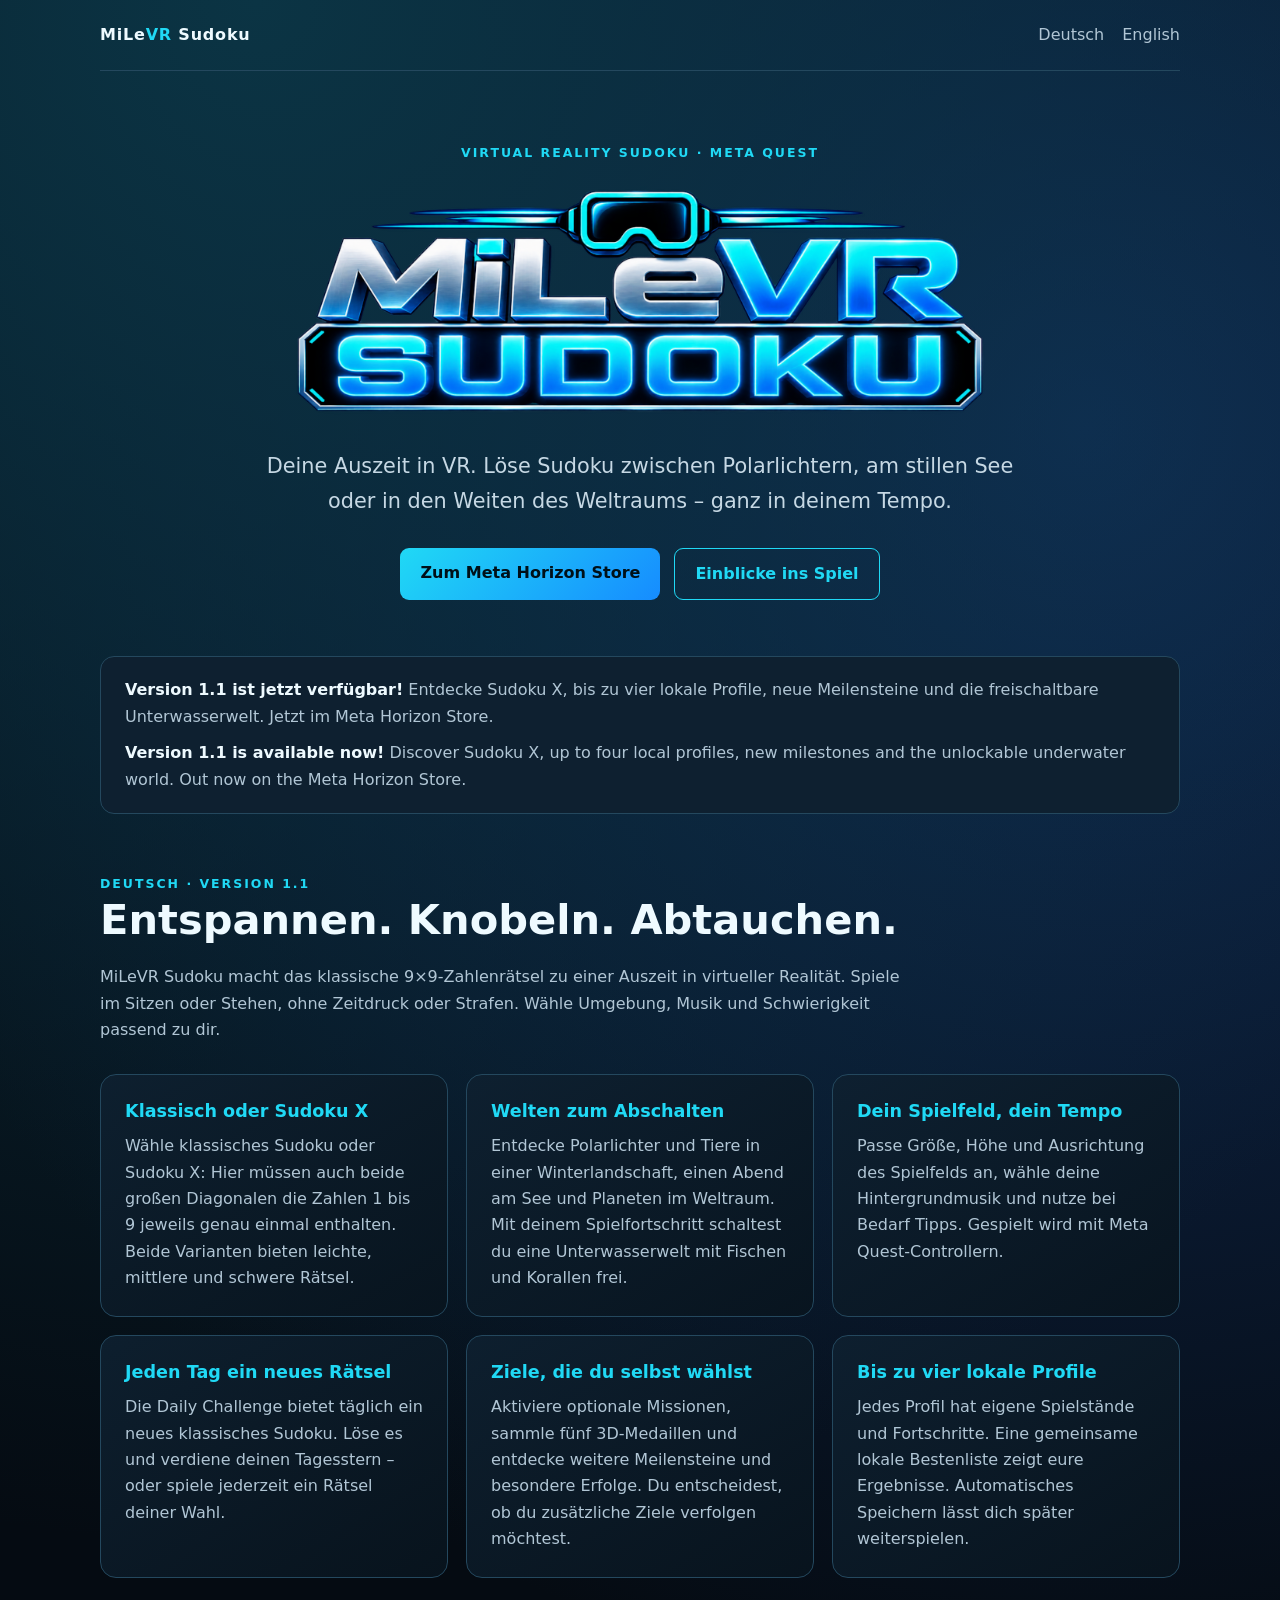
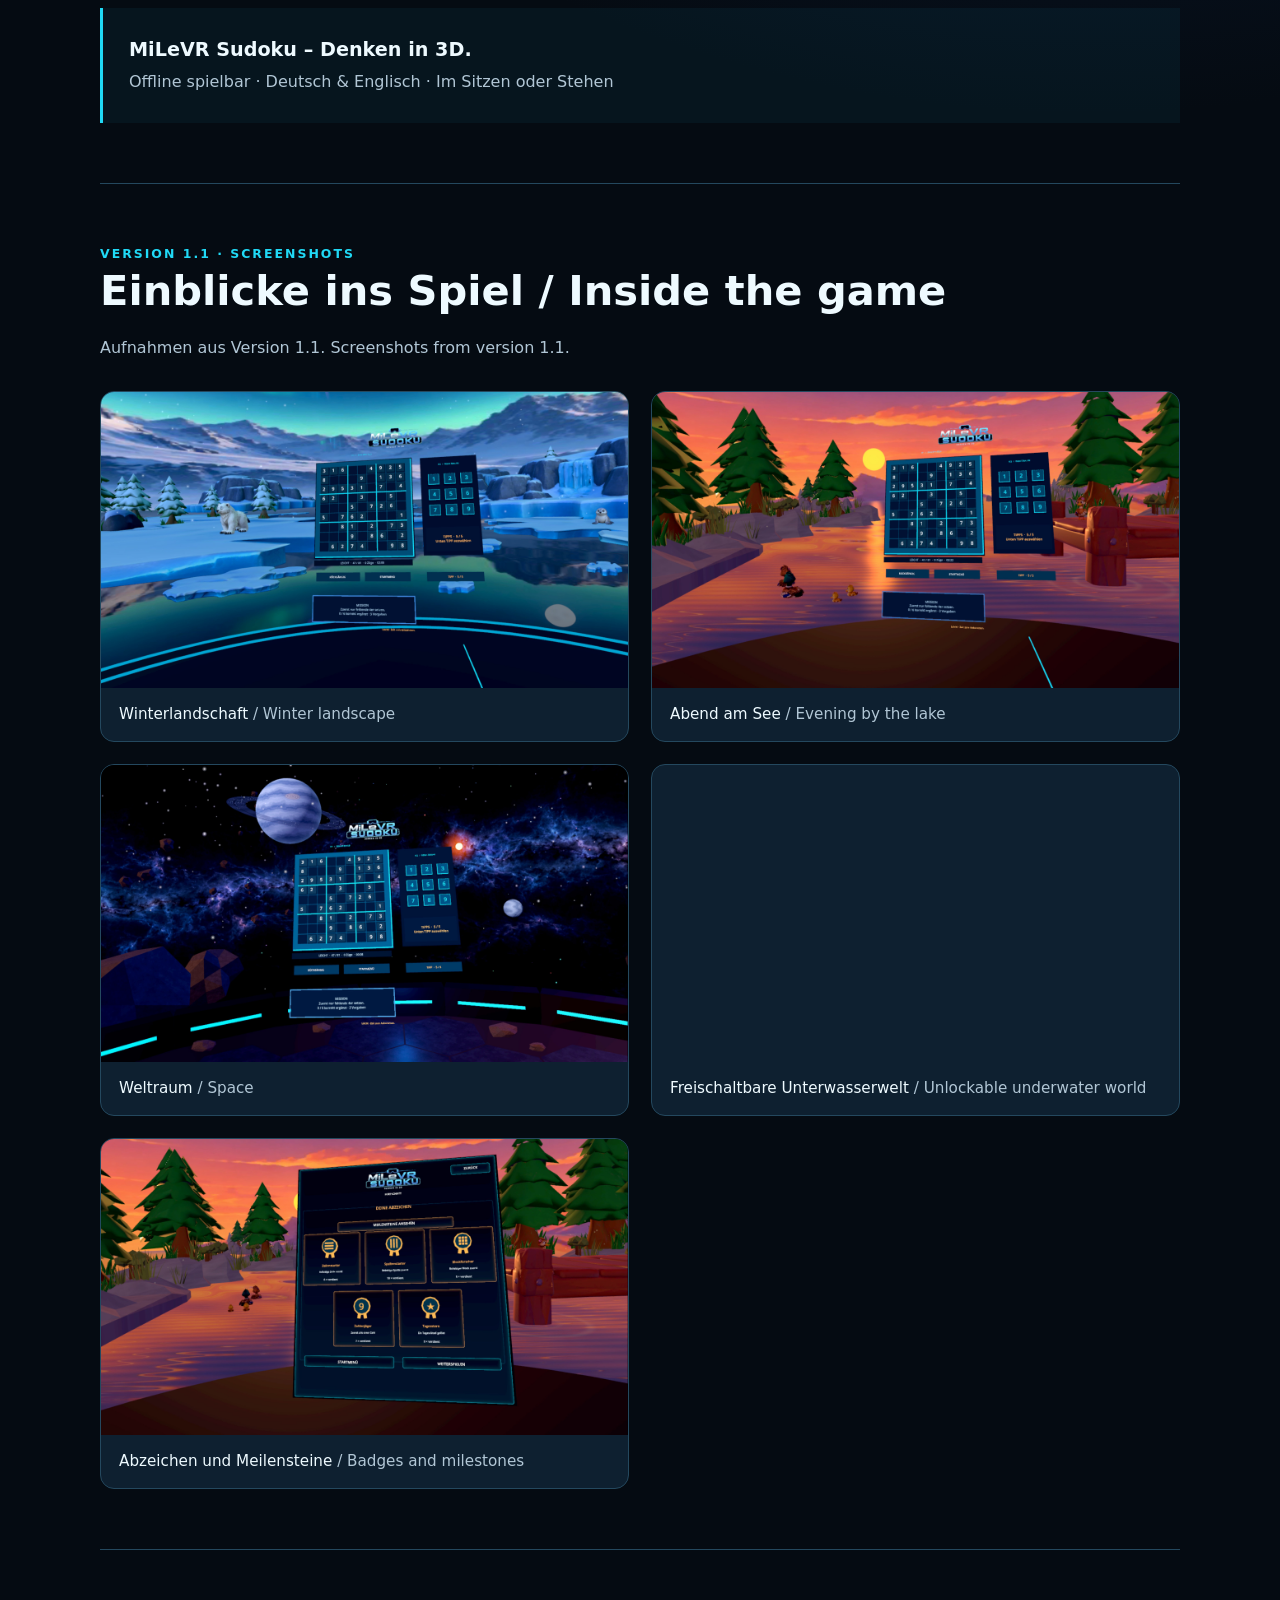
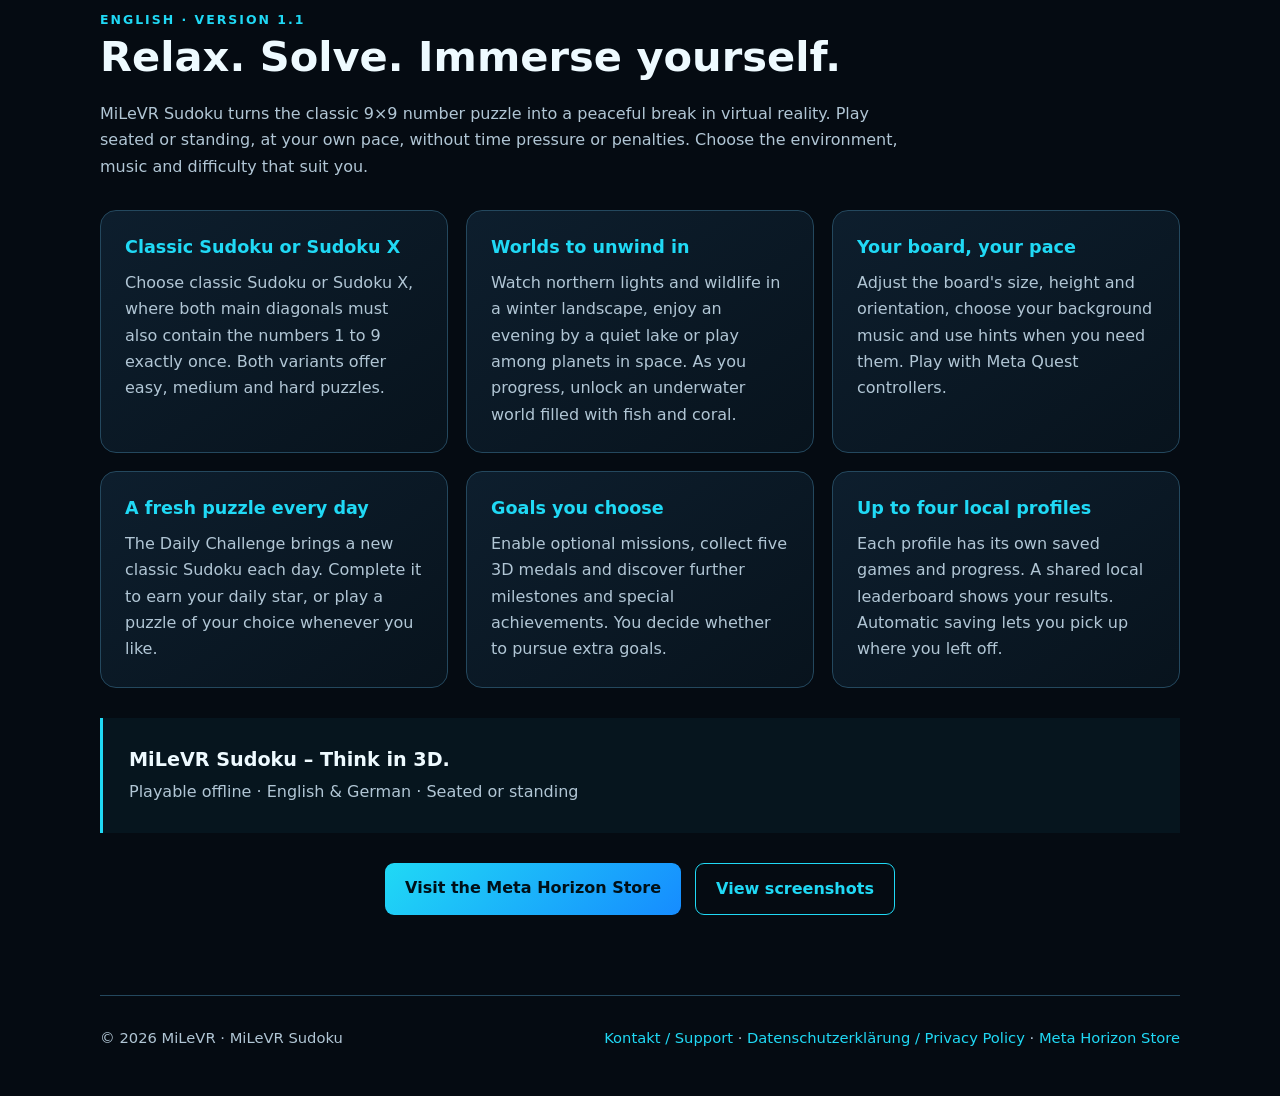
==== commit e7fdc67f: "Announce version 1.1 availability on the website" ====
--- a/index.html
+++ b/index.html
@@ -3,7 +3,7 @@
 <head>
   <meta charset="utf-8">
   <meta name="viewport" content="width=device-width, initial-scale=1">
-  <meta name="description" content="MiLeVR Sudoku für Meta Quest: entspannende VR-Welten, klassische Zahlenrätsel und ein Ausblick auf Version 1.1 mit Sudoku X, lokalen Profilen und Unterwasserwelt.">
+  <meta name="description" content="MiLeVR Sudoku 1.1 für Meta Quest: entspannende VR-Welten, klassisches Sudoku und Sudoku X, vier lokale Profile und eine freischaltbare Unterwasserwelt.">
   <meta name="theme-color" content="#071018">
   <title>MiLeVR Sudoku – Denken in 3D</title>
   <link rel="stylesheet" href="styles.css">
@@ -27,12 +27,12 @@
     </div>
   </header>
   <aside class="release" aria-label="Status von Version 1.1">
-    <p><strong>Version 1.1 ist zur Prüfung eingereicht.</strong> Die unten vorgestellten Neuerungen erscheinen nach Freigabe und Veröffentlichung im Meta Horizon Store.</p>
-    <p lang="en"><strong>Version 1.1 has been submitted for review.</strong> The new features shown below will be available after approval and release on the Meta Horizon Store.</p>
+    <p><strong>Version 1.1 ist jetzt verfügbar!</strong> Entdecke Sudoku X, bis zu vier lokale Profile, neue Meilensteine und die freischaltbare Unterwasserwelt. Jetzt im Meta Horizon Store.</p>
+    <p lang="en"><strong>Version 1.1 is available now!</strong> Discover Sudoku X, up to four local profiles, new milestones and the unlockable underwater world. Out now on the Meta Horizon Store.</p>
   </aside>
   <main>
     <section id="de" aria-labelledby="de-title">
-      <div class="eyebrow">Deutsch · Ausblick auf Version 1.1</div>
+      <div class="eyebrow">Deutsch · Version 1.1</div>
       <h2 id="de-title">Entspannen. Knobeln. Abtauchen.</h2>
       <p class="intro">MiLeVR Sudoku macht das klassische 9×9-Zahlenrätsel zu einer Auszeit in virtueller Realität. Spiele im Sitzen oder Stehen, ohne Zeitdruck oder Strafen. Wähle Umgebung, Musik und Schwierigkeit passend zu dir.</p>
       <div class="grid">
@@ -58,7 +58,7 @@
       </div>
     </section>
     <section id="en" class="en" lang="en" aria-labelledby="en-title">
-      <div class="eyebrow">English · Coming in version 1.1</div>
+      <div class="eyebrow">English · Version 1.1</div>
       <h2 id="en-title">Relax. Solve. Immerse yourself.</h2>
       <p class="intro">MiLeVR Sudoku turns the classic 9×9 number puzzle into a peaceful break in virtual reality. Play seated or standing, at your own pace, without time pressure or penalties. Choose the environment, music and difficulty that suit you.</p>
       <div class="grid">
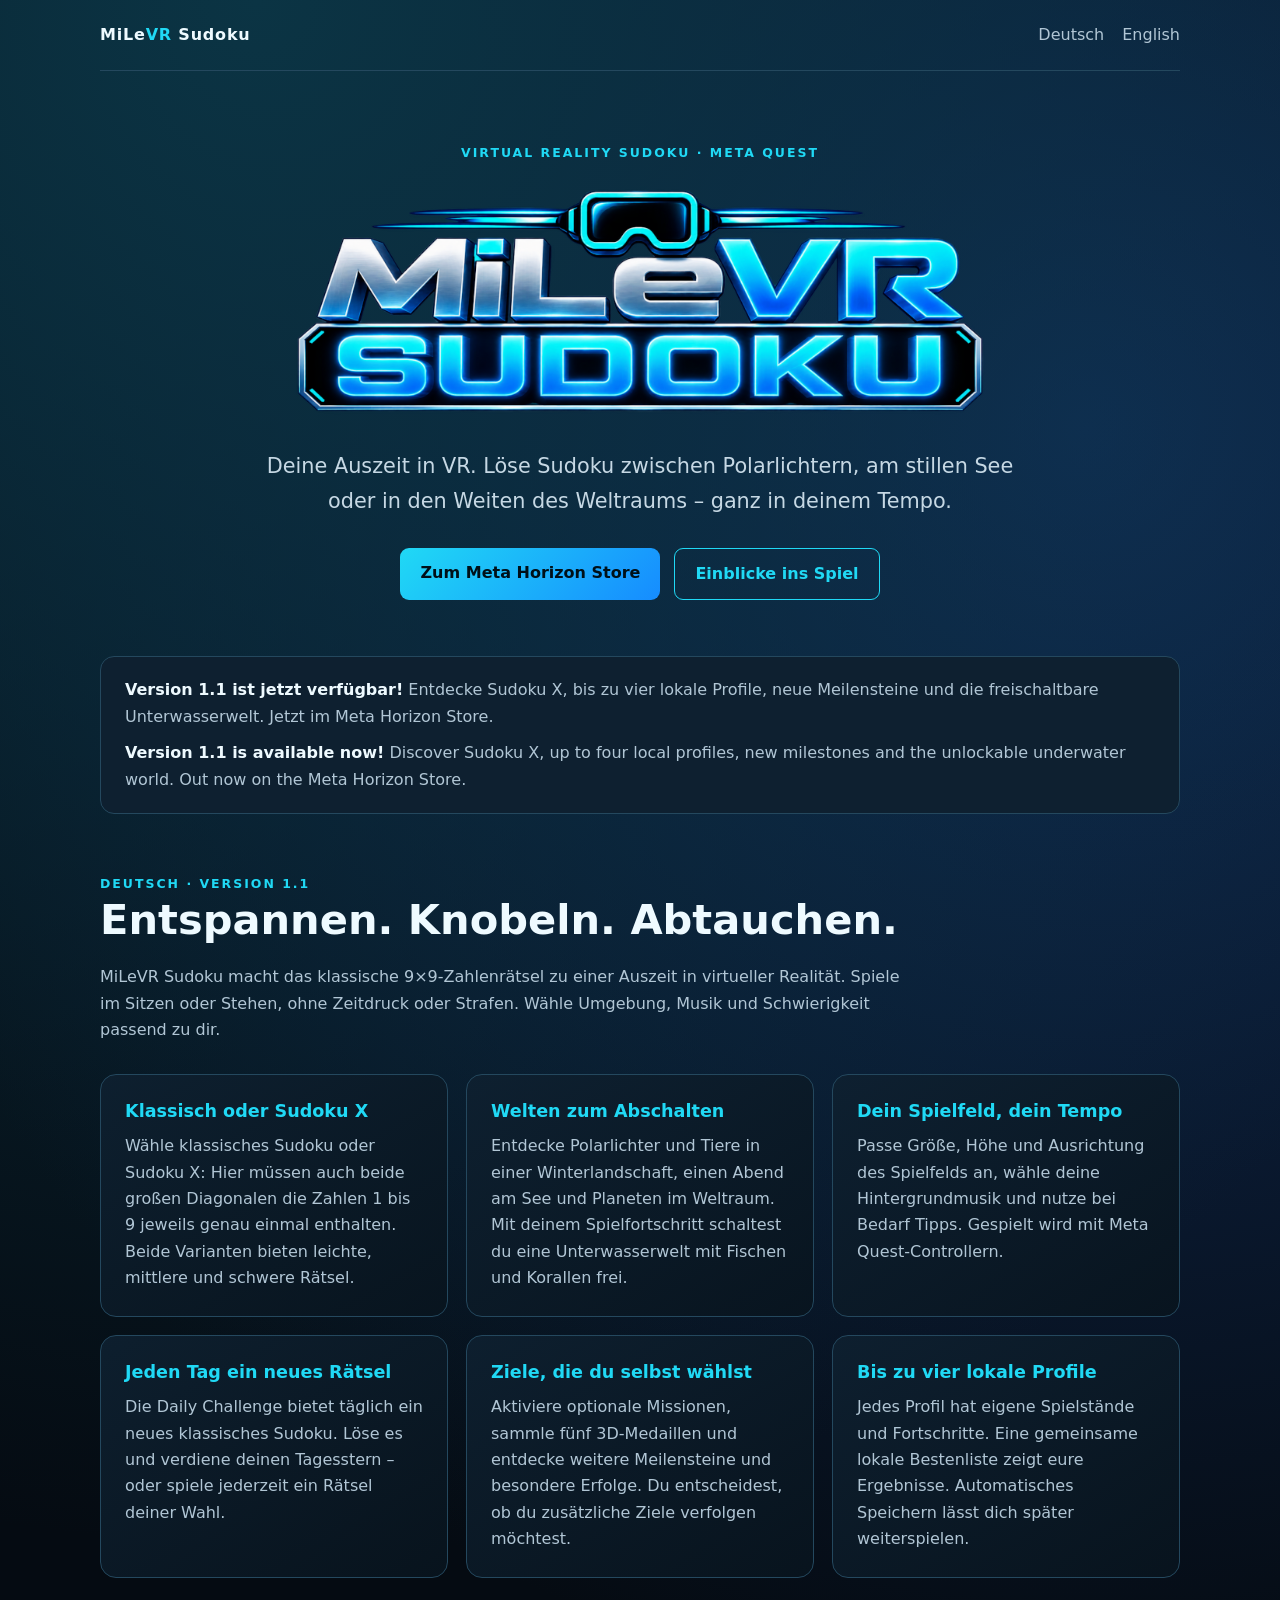
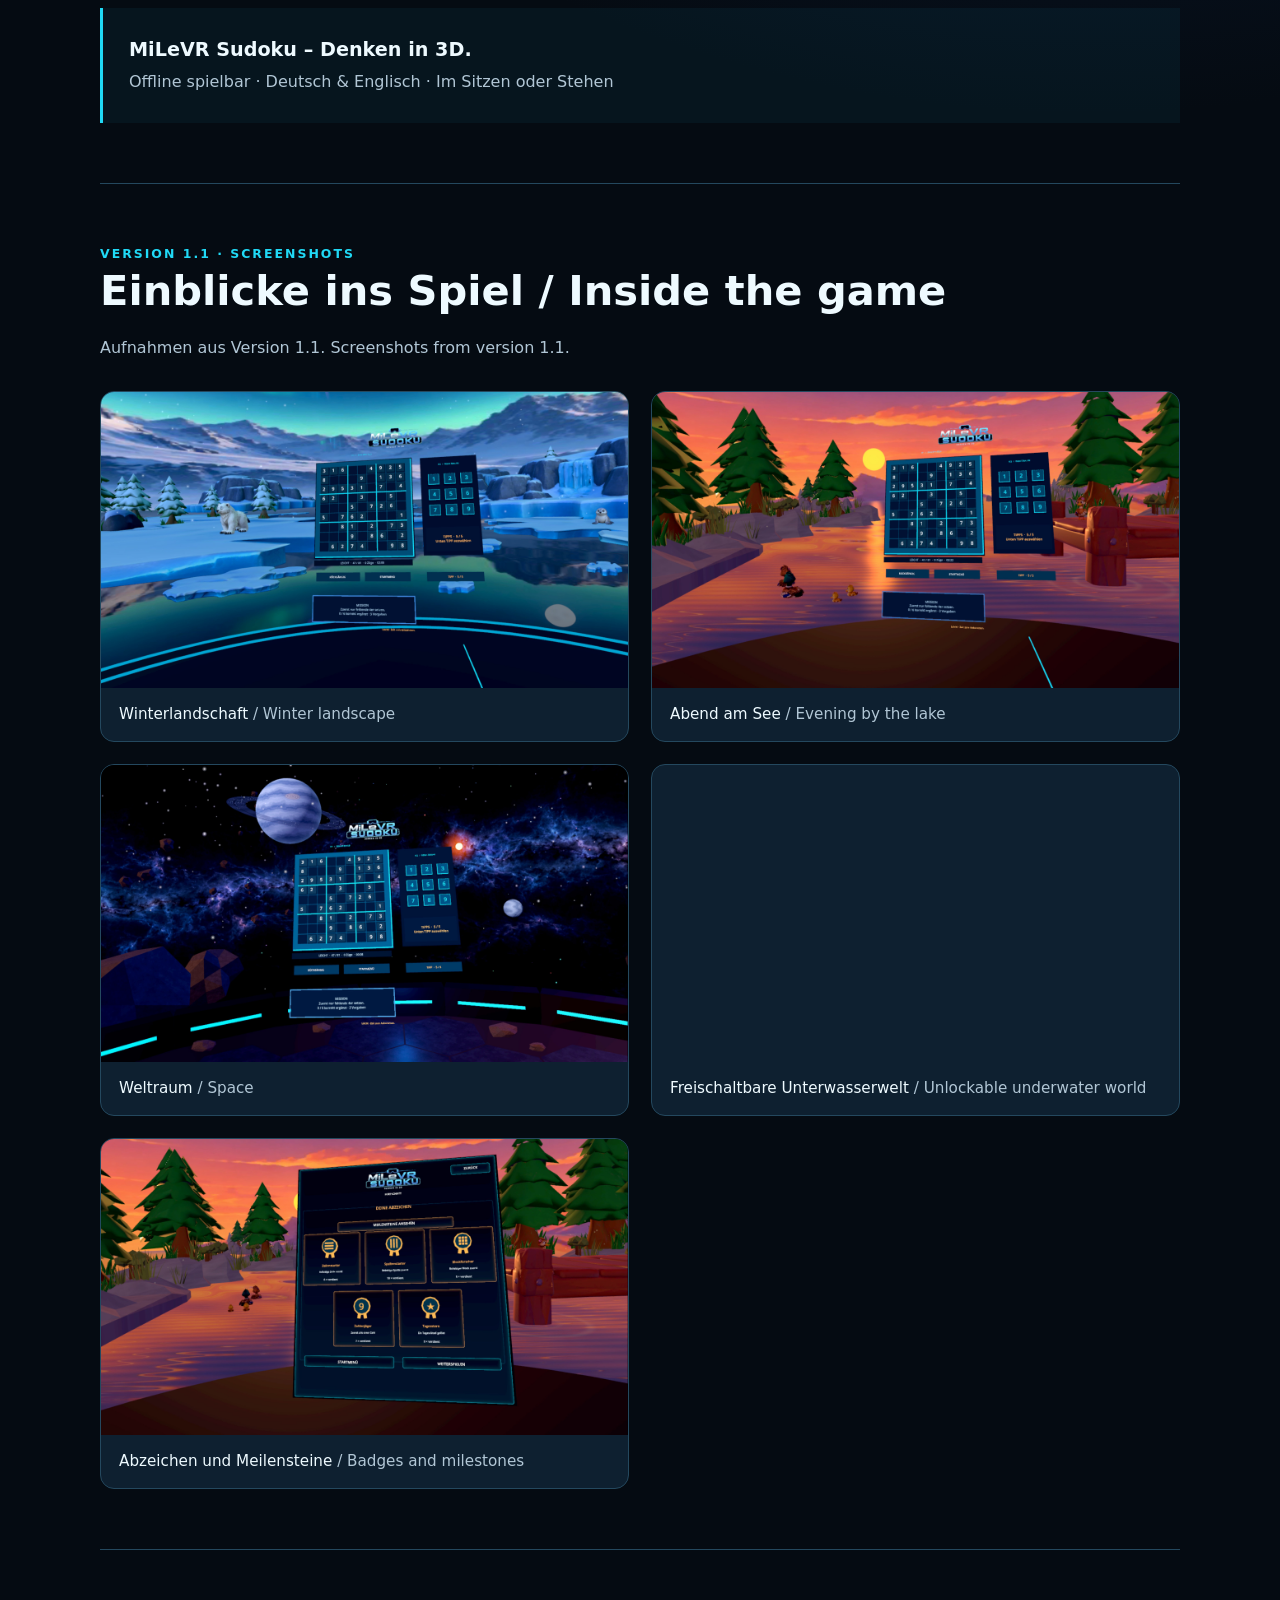
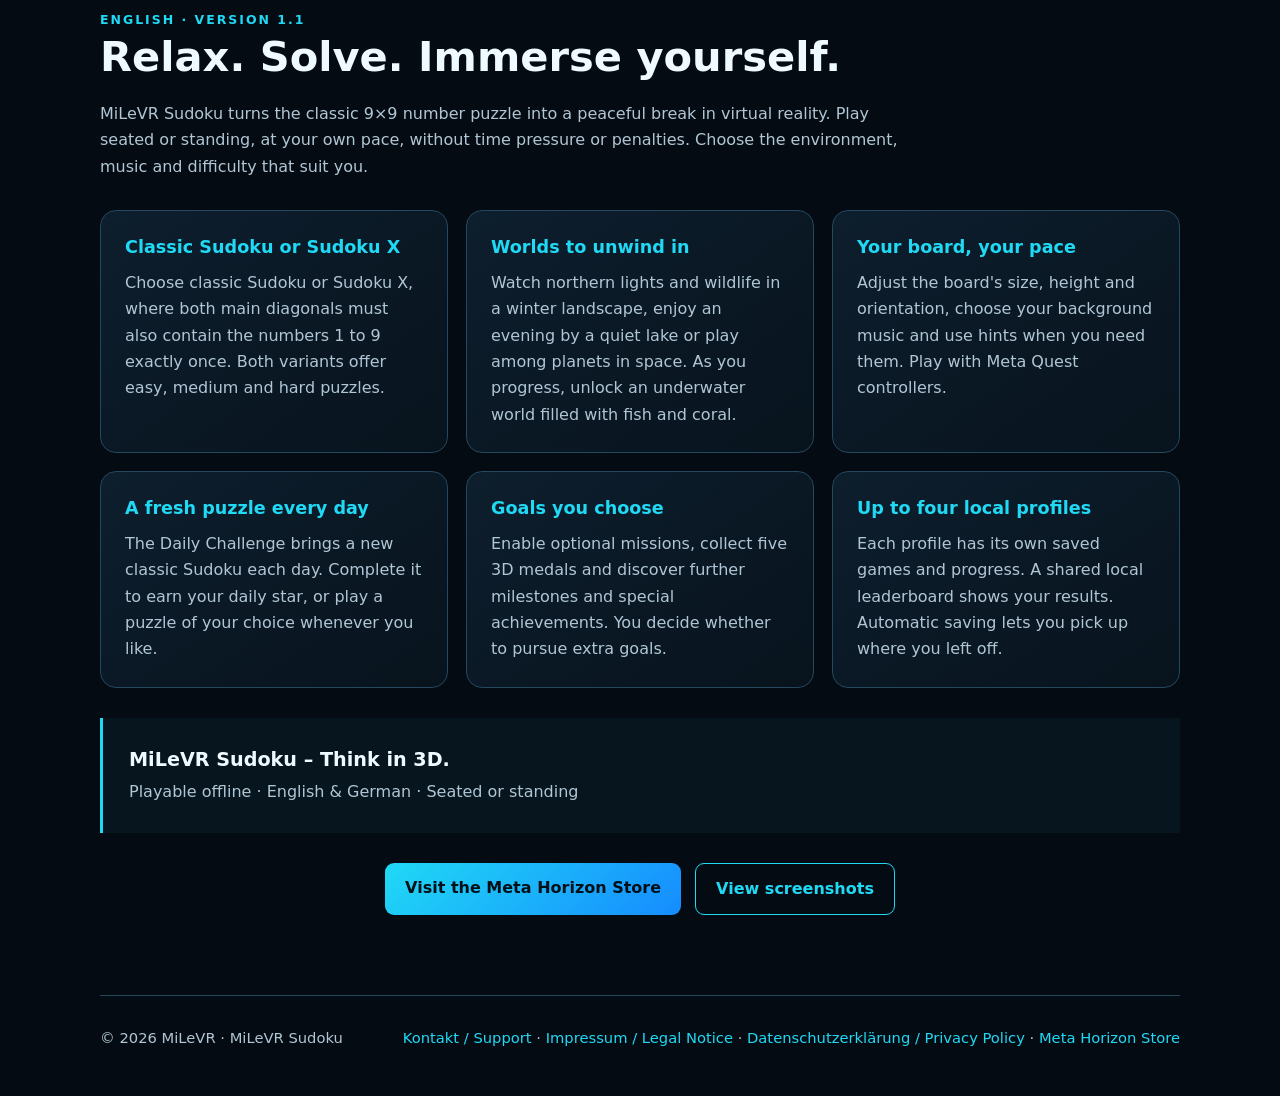
==== commit 2328a060: "Add bilingual legal notice and footer links" ====
--- a/index.html
+++ b/index.html
@@ -75,7 +75,7 @@
   </main>
   <footer>
     <div>© 2026 MiLeVR · MiLeVR Sudoku</div>
-    <div><a href="mailto:milevr@lebang.de">Kontakt / Support</a> · <a href="privacy-policy.html">Datenschutzerklärung / Privacy Policy</a> · <a href="https://www.meta.com/experiences/1313400305193617/">Meta Horizon Store</a></div>
+    <div><a href="mailto:milevr@lebang.de">Kontakt / Support</a> · <a href="impressum.html">Impressum / Legal Notice</a> · <a href="privacy-policy.html">Datenschutzerklärung / Privacy Policy</a> · <a href="https://www.meta.com/experiences/1313400305193617/">Meta Horizon Store</a></div>
   </footer>
 </div>
 </body>
--- a/styles.css
+++ b/styles.css
@@ -33,6 +33,9 @@
 .card{background:linear-gradient(145deg,#0e2030e8,#08141ee8);border:1px solid var(--line);border-radius:16px;padding:24px}
 .card h3{margin:0 0 10px;color:var(--cyan);font-size:1.1rem;line-height:1.4}
 .card p{margin:0;color:var(--muted)}
+.legal h1{font-size:clamp(2rem,5vw,3.2rem);line-height:1.2;margin:14px 0 22px}
+.legal .card h2{font-size:1.25rem;color:var(--cyan);margin:28px 0 12px}
+.legal .card h2:first-child{margin-top:0}
 .quote{margin-top:30px;padding:26px;border-left:3px solid var(--cyan);background:#20d9f50d;font-size:1.2rem}
 .quote span{color:var(--muted);font-size:1rem}
 .en,.screenshots{border-top:1px solid var(--line)}
